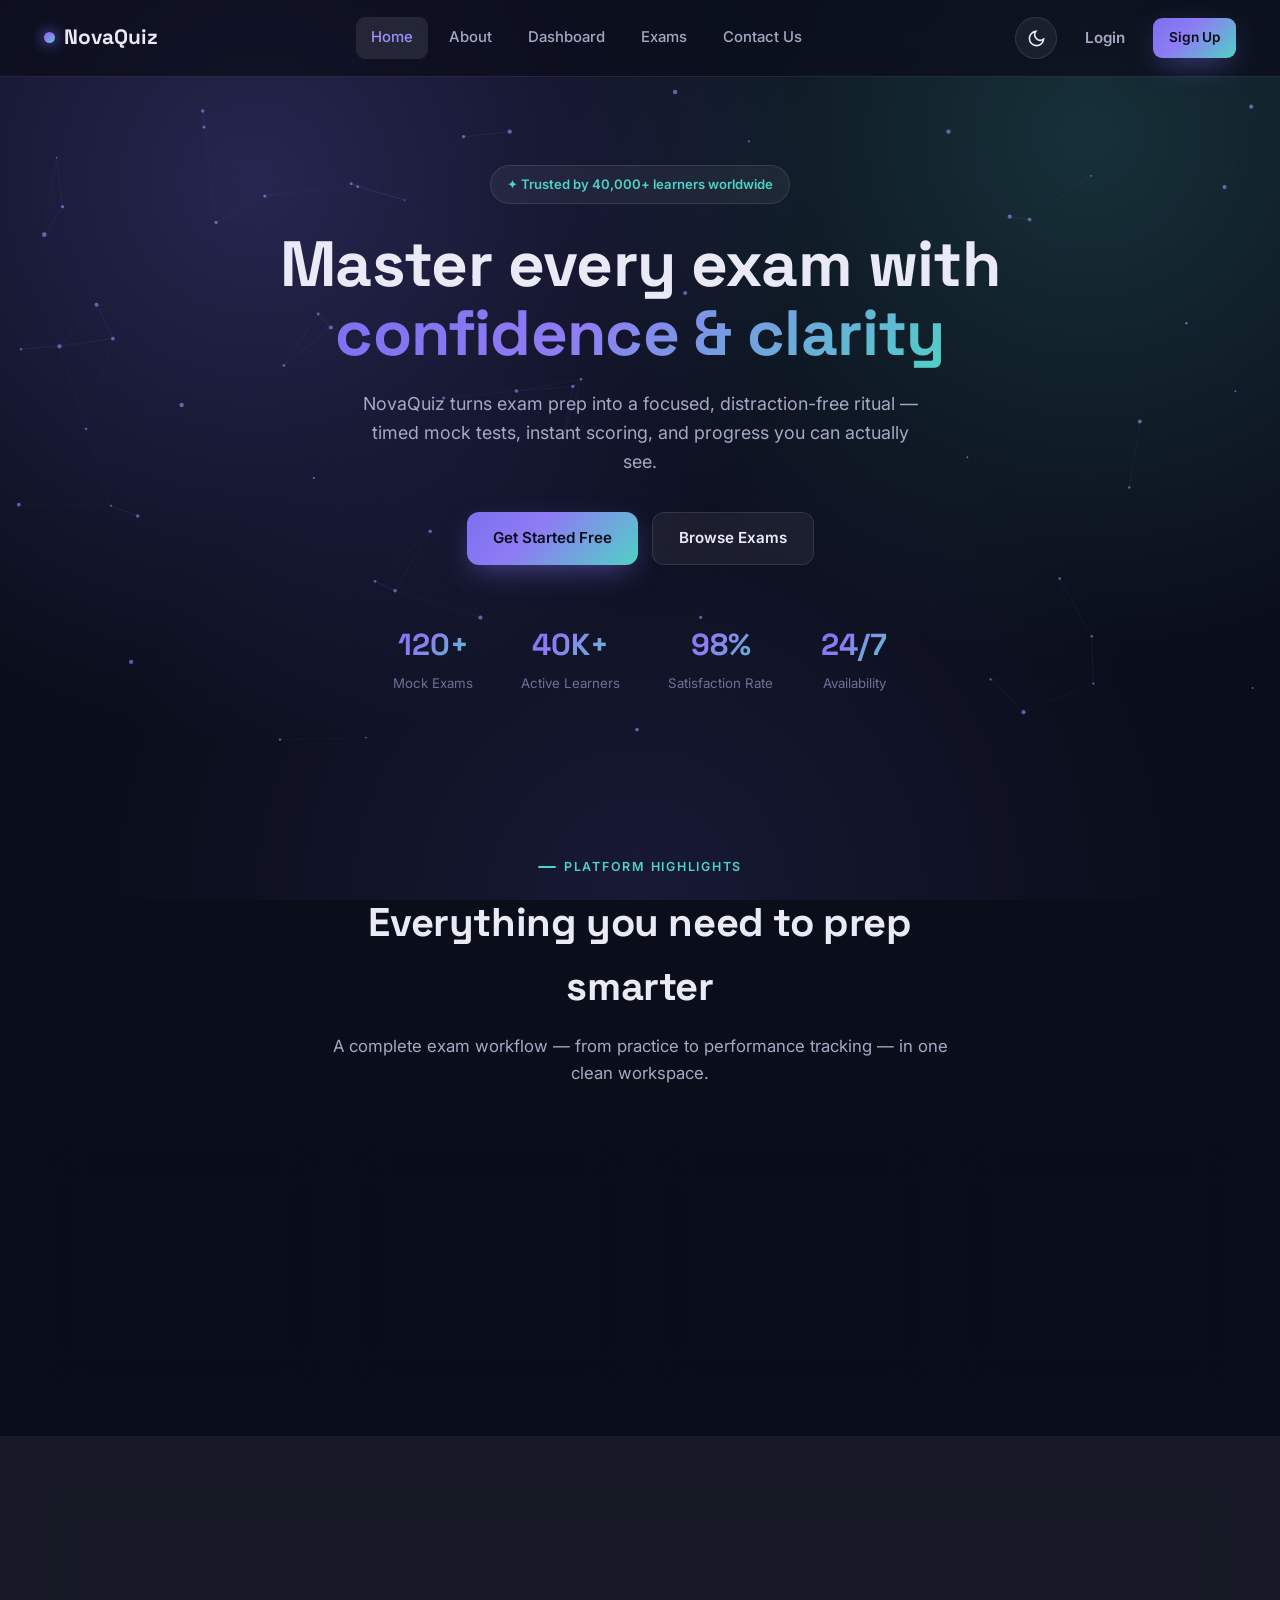
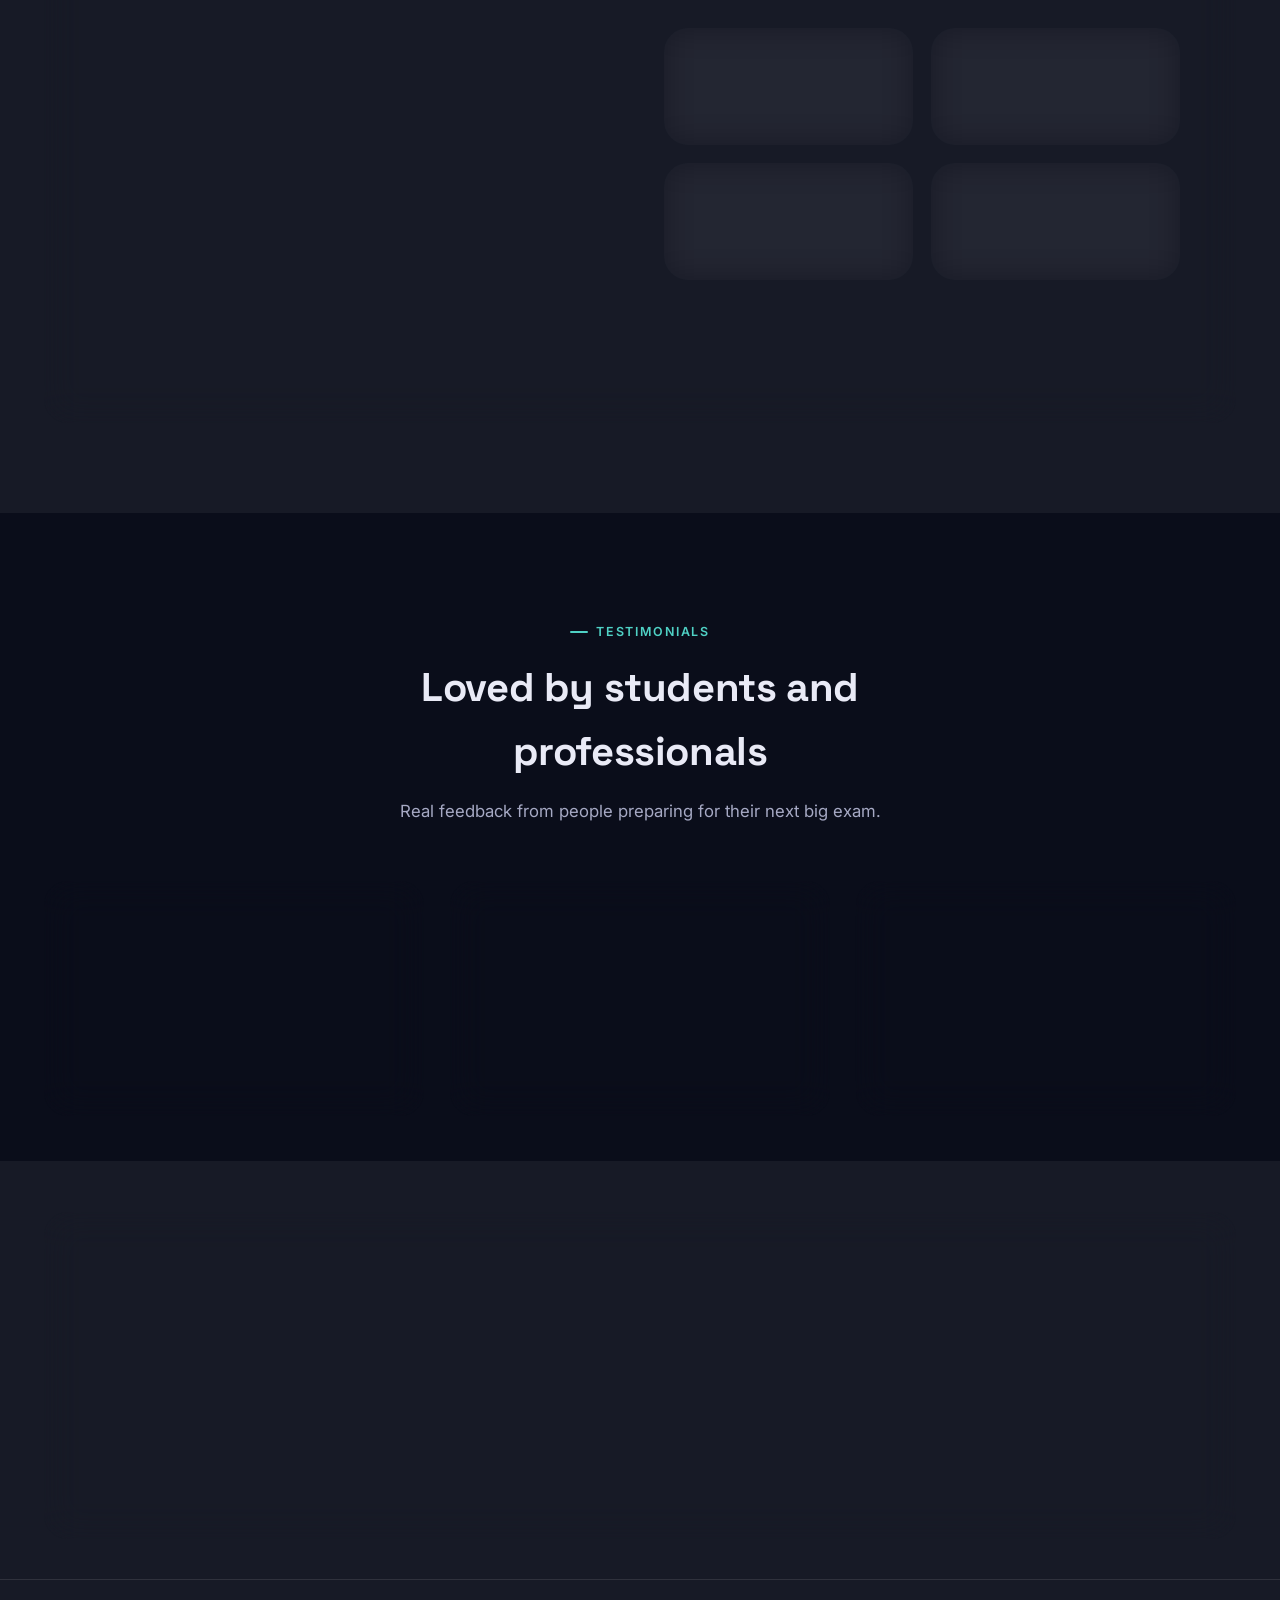
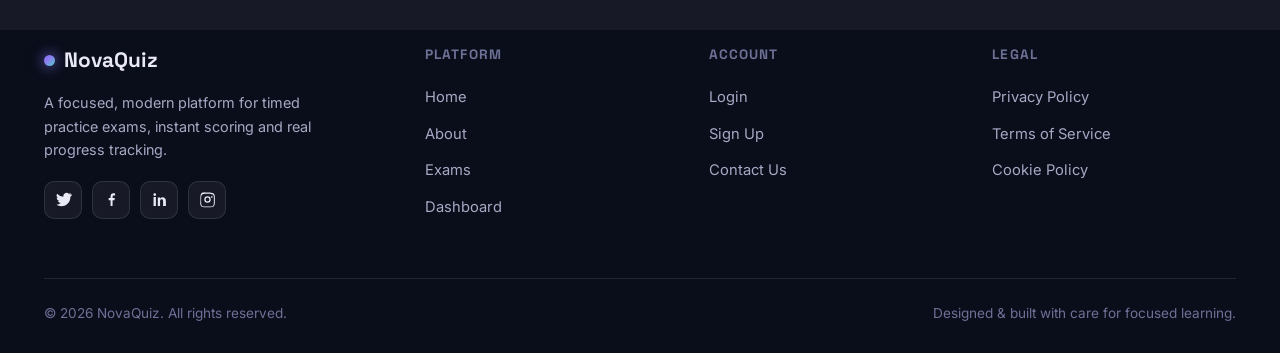
==== index.html @ da1b2ebd "initial commit" ====
<!DOCTYPE html>
<html lang="en">
<head>
<meta charset="UTF-8">
<meta name="viewport" content="width=device-width, initial-scale=1.0">
<title>NovaQuiz — Online Examination Platform</title>
<meta name="description" content="NovaQuiz is a modern online examination platform for timed practice tests, instant results and progress tracking.">
<link rel="stylesheet" href="css/style.css">
</head>
<body>

<div class="page-loader" aria-hidden="true"><div class="loader-ring"></div></div>

<!-- ===================== NAVBAR ===================== -->
<header class="navbar">
  <div class="container nav-inner">
    <a href="index.html" class="nav-logo"><span class="logo-dot"></span>NovaQuiz</a>
    <nav class="nav-links" id="navLinks" aria-label="Primary">
      <a href="index.html" data-page="index.html">Home</a>
      <a href="about.html" data-page="about.html">About</a>
      <a href="dashboard.html" data-page="dashboard.html">Dashboard</a>
      <a href="exams.html" data-page="exams.html">Exams</a>
      <a href="contact.html" data-page="contact.html">Contact Us</a>
    </nav>
    <div class="nav-actions">
      <button class="theme-toggle" data-theme-toggle aria-label="Toggle dark and light mode">
        <svg class="icon-moon" viewBox="0 0 24 24" fill="none" stroke="currentColor" stroke-width="2"><path d="M21 12.79A9 9 0 1111.21 3 7 7 0 0021 12.79z"/></svg>
        <svg class="icon-sun" viewBox="0 0 24 24" fill="none" stroke="currentColor" stroke-width="2"><circle cx="12" cy="12" r="4"/><path d="M12 2v2M12 20v2M4.93 4.93l1.41 1.41M17.66 17.66l1.41 1.41M2 12h2M20 12h2M6.34 17.66l-1.41 1.41M19.07 4.93l-1.41 1.41"/></svg>
      </button>
      <a href="login.html" class="btn btn-ghost" data-nav="login">Login</a>
      <a href="signup.html" class="btn btn-primary btn-sm" data-nav="signup">Sign Up</a>
    </div>
    <button class="nav-burger" aria-label="Toggle menu" aria-expanded="false"><span></span></button>
  </div>
</header>

<main>
  <!-- ===================== HERO ===================== -->
  <section class="hero">
    <canvas class="hero-canvas" aria-hidden="true"></canvas>
    <div class="container hero-inner">
      <span class="hero-badge">✦ Trusted by 40,000+ learners worldwide</span>
      <h1>Master every exam with <span class="grad-text">confidence &amp; clarity</span></h1>
      <p>NovaQuiz turns exam prep into a focused, distraction-free ritual — timed mock tests, instant scoring, and progress you can actually see.</p>
      <div class="hero-cta">
        <a href="signup.html" class="btn btn-primary">Get Started Free</a>
        <a href="exams.html" class="btn btn-outline">Browse Exams</a>
      </div>
      <div class="hero-stats">
        <div class="hero-stat"><div class="num" data-count="120" data-suffix="+">0</div><div class="label">Mock Exams</div></div>
        <div class="hero-stat"><div class="num" data-count="40" data-suffix="K+">0</div><div class="label">Active Learners</div></div>
        <div class="hero-stat"><div class="num" data-count="98" data-suffix="%">0</div><div class="label">Satisfaction Rate</div></div>
        <div class="hero-stat"><div class="num" data-count="24" data-suffix="/7">0</div><div class="label">Availability</div></div>
      </div>
    </div>
  </section>

  <!-- ===================== PLATFORM HIGHLIGHTS ===================== -->
  <section class="section">
    <div class="container">
      <div class="section-head reveal">
        <span class="eyebrow">Platform Highlights</span>
        <h2>Everything you need to prep smarter</h2>
        <p>A complete exam workflow — from practice to performance tracking — in one clean workspace.</p>
      </div>
      <div class="grid grid-4">
        <div class="feature-card glass reveal">
          <div class="feature-icon"><svg viewBox="0 0 24 24" fill="none" stroke="currentColor" stroke-width="2"><rect x="3" y="4" width="18" height="16" rx="2"/><path d="M8 2v4M16 2v4M3 10h18"/></svg></div>
          <h3>Timed Mock Exams</h3>
          <p>Simulate real exam conditions with an accurate countdown timer and auto-submit.</p>
        </div>
        <div class="feature-card glass reveal">
          <div class="feature-icon"><svg viewBox="0 0 24 24" fill="none" stroke="currentColor" stroke-width="2"><path d="M3 3v18h18"/><path d="M7 15l4-6 4 3 5-8"/></svg></div>
          <h3>Instant Analytics</h3>
          <p>See your score, accuracy, and time spent the moment you submit — no waiting.</p>
        </div>
        <div class="feature-card glass reveal">
          <div class="feature-icon"><svg viewBox="0 0 24 24" fill="none" stroke="currentColor" stroke-width="2"><path d="M12 2l2.9 6.3L21 9l-5 4.6L17.5 21 12 17.3 6.5 21 8 13.6 3 9l6.1-.7z"/></svg></div>
          <h3>Curated Question Bank</h3>
          <p>Thousands of reviewed questions across subjects, ranked by real difficulty.</p>
        </div>
        <div class="feature-card glass reveal">
          <div class="feature-icon"><svg viewBox="0 0 24 24" fill="none" stroke="currentColor" stroke-width="2"><path d="M22 12h-4l-3 9L9 3l-3 9H2"/></svg></div>
          <h3>Progress Tracking</h3>
          <p>Visual dashboards show growth over time, so you know exactly what to revise.</p>
        </div>
      </div>
    </div>
  </section>

  <!-- ===================== WHY CHOOSE ===================== -->
  <section class="section" style="padding-top:0;">
    <div class="container">
      <div class="glass reveal" style="padding:56px; display:grid; grid-template-columns:1fr 1fr; gap:48px; align-items:center;">
        <div>
          <span class="eyebrow">Why NovaQuiz</span>
          <h2 style="font-size:clamp(1.6rem,3vw,2.2rem); font-weight:700; margin-bottom:18px;">Built for focus. Designed for results.</h2>
          <p style="color:var(--text-dim); margin-bottom:24px;">Most exam platforms bury you in clutter. NovaQuiz strips away the noise so every session is calm, fast, and genuinely useful — on any device, anywhere.</p>
          <ul style="display:flex; flex-direction:column; gap:16px;">
            <li class="flex items-center gap-12"><svg width="20" height="20" viewBox="0 0 24 24" fill="none" stroke="#3ED598" stroke-width="2.4" style="flex-shrink:0"><path d="M20 6L9 17l-5-5"/></svg> Zero setup — start an exam in seconds</li>
            <li class="flex items-center gap-12"><svg width="20" height="20" viewBox="0 0 24 24" fill="none" stroke="#3ED598" stroke-width="2.4" style="flex-shrink:0"><path d="M20 6L9 17l-5-5"/></svg> Fair, randomized question ordering</li>
            <li class="flex items-center gap-12"><svg width="20" height="20" viewBox="0 0 24 24" fill="none" stroke="#3ED598" stroke-width="2.4" style="flex-shrink:0"><path d="M20 6L9 17l-5-5"/></svg> Full review of every answer after submission</li>
            <li class="flex items-center gap-12"><svg width="20" height="20" viewBox="0 0 24 24" fill="none" stroke="#3ED598" stroke-width="2.4" style="flex-shrink:0"><path d="M20 6L9 17l-5-5"/></svg> Free forever for core practice exams</li>
          </ul>
        </div>
        <div class="grid" style="grid-template-columns:1fr 1fr; gap:18px;">
          <div class="glass reveal" style="padding:22px; text-align:center;">
            <div class="stat-number" style="font-size:1.7rem; font-weight:700;">4.9/5</div>
            <div style="color:var(--text-dim); font-size:0.85rem; margin-top:6px;">Average rating</div>
          </div>
          <div class="glass reveal" style="padding:22px; text-align:center;">
            <div class="stat-number" style="font-size:1.7rem; font-weight:700;">2.1M+</div>
            <div style="color:var(--text-dim); font-size:0.85rem; margin-top:6px;">Exams completed</div>
          </div>
          <div class="glass reveal" style="padding:22px; text-align:center;">
            <div class="stat-number" style="font-size:1.7rem; font-weight:700;">12</div>
            <div style="color:var(--text-dim); font-size:0.85rem; margin-top:6px;">Subject categories</div>
          </div>
          <div class="glass reveal" style="padding:22px; text-align:center;">
            <div class="stat-number" style="font-size:1.7rem; font-weight:700;">0₹</div>
            <div style="color:var(--text-dim); font-size:0.85rem; margin-top:6px;">Cost to start</div>
          </div>
        </div>
      </div>
    </div>
  </section>

  <!-- ===================== TESTIMONIALS ===================== -->
  <section class="section">
    <div class="container">
      <div class="section-head reveal">
        <span class="eyebrow">Testimonials</span>
        <h2>Loved by students and professionals</h2>
        <p>Real feedback from people preparing for their next big exam.</p>
      </div>
      <div class="grid grid-3">
        <div class="testimonial-card glass reveal">
          <div class="testimonial-stars">★★★★★</div>
          <p class="testimonial-quote">The timer and instant results made my revision routine so much more consistent. I finally feel ready for finals.</p>
          <div class="testimonial-person"><div class="avatar">AK</div><div><div class="name">Aditi Kapoor</div><div class="role">Engineering Student</div></div></div>
        </div>
        <div class="testimonial-card glass reveal">
          <div class="testimonial-stars">★★★★★</div>
          <p class="testimonial-quote">Clean interface, no distractions. The dashboard chart genuinely helped me see which subjects needed more work.</p>
          <div class="testimonial-person"><div class="avatar">RM</div><div><div class="name">Rohit Mehra</div><div class="role">Civil Services Aspirant</div></div></div>
        </div>
        <div class="testimonial-card glass reveal">
          <div class="testimonial-stars">★★★★★</div>
          <p class="testimonial-quote">I use NovaQuiz to prep my team for internal certifications. The review-answers screen is a killer feature.</p>
          <div class="testimonial-person"><div class="avatar">SL</div><div><div class="name">Sara Lin</div><div class="role">L&amp;D Manager</div></div></div>
        </div>
      </div>
    </div>
  </section>

  <!-- ===================== CTA STRIP ===================== -->
  <section class="container">
    <div class="glass reveal text-center" style="padding:64px 32px; background-image:var(--grad-radial);">
      <h2 style="font-size:clamp(1.5rem,3vw,2.1rem); font-weight:700; margin-bottom:14px;">Ready to test what you know?</h2>
      <p style="color:var(--text-dim); max-width:480px; margin:0 auto 28px;">Create your free account and take your first mock exam in under two minutes.</p>
      <a href="signup.html" class="btn btn-primary">Create Free Account</a>
    </div>
  </section>
</main>

<!-- ===================== FOOTER ===================== -->
<footer class="footer">
  <div class="container">
    <div class="footer-grid">
      <div class="footer-brand">
        <a href="index.html" class="nav-logo"><span class="logo-dot"></span>NovaQuiz</a>
        <p>A focused, modern platform for timed practice exams, instant scoring and real progress tracking.</p>
        <div class="social-row">
          <a href="#" class="social-btn" aria-label="Twitter"><svg viewBox="0 0 24 24" fill="currentColor"><path d="M23 4.6c-.8.4-1.7.7-2.6.8a4.5 4.5 0 002-2.5c-.9.5-1.9.9-2.9 1.1a4.5 4.5 0 00-7.7 4.1A12.8 12.8 0 013 3.9a4.5 4.5 0 001.4 6 4.4 4.4 0 01-2-.6v.1a4.5 4.5 0 003.6 4.4 4.5 4.5 0 01-2 .1 4.5 4.5 0 004.2 3.1A9 9 0 012 19.5a12.7 12.7 0 006.9 2c8.3 0 12.8-6.9 12.8-12.8v-.6c.9-.6 1.6-1.4 2.3-2.3z"/></svg></a>
          <a href="#" class="social-btn" aria-label="Facebook"><svg viewBox="0 0 24 24" fill="currentColor"><path d="M13.5 21v-8h2.7l.4-3.2h-3V7.7c0-.9.3-1.5 1.6-1.5H17V3.4c-.3 0-1.2-.1-2.3-.1-2.4 0-4 1.5-4 4.1v2.4H8v3.2h2.7V21z"/></svg></a>
          <a href="#" class="social-btn" aria-label="LinkedIn"><svg viewBox="0 0 24 24" fill="currentColor"><path d="M6.9 8.4H3.6V21h3.3zM5.3 3a1.9 1.9 0 100 3.9 1.9 1.9 0 000-3.9zM21 21v-6.9c0-3.7-2-5.4-4.6-5.4-2.1 0-3 1.2-3.6 2v-1.7H9.6c0 .9 0 12 0 12h3.2v-6.7c0-.4 0-.7.1-1 .3-.7 1-1.5 2.1-1.5 1.5 0 2.1 1.1 2.1 2.8V21z"/></svg></a>
          <a href="#" class="social-btn" aria-label="Instagram"><svg viewBox="0 0 24 24" fill="currentColor"><path d="M12 2.2c3.2 0 3.6 0 4.9.1 1.2.1 2 .3 2.4.5.6.2 1 .5 1.5 1s.8.9 1 1.5c.2.4.4 1.2.5 2.4.1 1.3.1 1.7.1 4.9s0 3.6-.1 4.9c-.1 1.2-.3 2-.5 2.4-.2.6-.5 1-1 1.5s-.9.8-1.5 1c-.4.2-1.2.4-2.4.5-1.3.1-1.7.1-4.9.1s-3.6 0-4.9-.1c-1.2-.1-2-.3-2.4-.5-.6-.2-1-.5-1.5-1s-.8-.9-1-1.5c-.2-.4-.4-1.2-.5-2.4C2 15.6 2 15.2 2 12s0-3.6.1-4.9c.1-1.2.3-2 .5-2.4.2-.6.5-1 1-1.5s.9-.8 1.5-1c.4-.2 1.2-.4 2.4-.5C8.4 2.2 8.8 2.2 12 2.2zm0 1.8c-3.1 0-3.5 0-4.7.1-1 0-1.6.2-1.9.4-.5.2-.8.4-1.2.7-.3.4-.5.7-.7 1.2-.1.3-.3.9-.4 1.9-.1 1.2-.1 1.6-.1 4.7s0 3.5.1 4.7c0 1 .2 1.6.4 1.9.2.5.4.8.7 1.2.4.3.7.5 1.2.7.3.1.9.3 1.9.4 1.2.1 1.6.1 4.7.1s3.5 0 4.7-.1c1 0 1.6-.2 1.9-.4.5-.2.8-.4 1.2-.7.3-.4.5-.7.7-1.2.1-.3.3-.9.4-1.9.1-1.2.1-1.6.1-4.7s0-3.5-.1-4.7c0-1-.2-1.6-.4-1.9-.2-.5-.4-.8-.7-1.2a2.9 2.9 0 00-1.2-.7c-.3-.1-.9-.3-1.9-.4-1.2-.1-1.6-.1-4.7-.1zm0 3.5a4.5 4.5 0 110 9 4.5 4.5 0 010-9zm0 1.8a2.7 2.7 0 100 5.4 2.7 2.7 0 000-5.4zm5.7-2a1.1 1.1 0 110 2.1 1.1 1.1 0 010-2.1z"/></svg></a>
        </div>
      </div>
      <div><h4>Platform</h4><ul class="footer-links"><li><a href="index.html">Home</a></li><li><a href="about.html">About</a></li><li><a href="exams.html">Exams</a></li><li><a href="dashboard.html">Dashboard</a></li></ul></div>
      <div><h4>Account</h4><ul class="footer-links"><li><a href="login.html">Login</a></li><li><a href="signup.html">Sign Up</a></li><li><a href="contact.html">Contact Us</a></li></ul></div>
      <div><h4>Legal</h4><ul class="footer-links"><li><a href="#">Privacy Policy</a></li><li><a href="#">Terms of Service</a></li><li><a href="#">Cookie Policy</a></li></ul></div>
    </div>
    <div class="footer-bottom">
      <span>© 2026 NovaQuiz. All rights reserved.</span>
      <span>Designed &amp; built with care for focused learning.</span>
    </div>
  </div>
</footer>

<script src="js/auth.js"></script>
<script src="js/app.js"></script>
</body>
</html>
---- css/style.css ----
/* =========================================================
   NovaQuiz — Core Stylesheet
   Design system: deep-space navy + violet/cyan aurora accents
   Typefaces: Space Grotesk (display) / Inter (body) / JetBrains Mono (data)
   ========================================================= */

@import url('https://fonts.googleapis.com/css2?family=Space+Grotesk:wght@500;600;700&family=Inter:wght@400;500;600;700&family=JetBrains+Mono:wght@500;600&display=swap');

:root{
  /* ---- Brand palette ---- */
  --violet: #7C6FF0;
  --violet-soft: #9C90FF;
  --cyan: #4FD1C5;
  --gold: #F5B942;
  --coral: #FF6B6B;
  --green: #3ED598;

  /* ---- Dark theme (default) ---- */
  --bg: #0A0D1A;
  --bg-elevated: #10142780;
  --surface: rgba(255,255,255,0.055);
  --surface-solid: #141830;
  --surface-hover: rgba(255,255,255,0.09);
  --border: rgba(255,255,255,0.10);
  --text: #E9EAF6;
  --text-dim: #A6A9C4;
  --text-faint: #6E7196;
  --nav-bg: rgba(10,13,26,0.72);
  --shadow: 0 20px 60px -20px rgba(0,0,0,0.6);
  --grad-aurora: linear-gradient(135deg, var(--violet) 0%, #8E7CF3 40%, var(--cyan) 100%);
  --grad-radial: radial-gradient(circle at 20% 20%, rgba(124,111,240,0.25), transparent 45%),
                 radial-gradient(circle at 85% 15%, rgba(79,209,197,0.18), transparent 40%),
                 radial-gradient(circle at 50% 100%, rgba(124,111,240,0.12), transparent 50%);

  --radius-sm: 10px;
  --radius-md: 16px;
  --radius-lg: 24px;
  --transition: 220ms cubic-bezier(.4,0,.2,1);
}

[data-theme="light"]{
  --bg: #F5F5FB;
  --bg-elevated: #FFFFFFCC;
  --surface: rgba(255,255,255,0.65);
  --surface-solid: #FFFFFF;
  --surface-hover: rgba(124,111,240,0.08);
  --border: rgba(20,20,40,0.08);
  --text: #181A2E;
  --text-dim: #55587A;
  --text-faint: #8C8FB0;
  --nav-bg: rgba(245,245,251,0.75);
  --shadow: 0 20px 50px -22px rgba(40,40,90,0.25);
  --grad-radial: radial-gradient(circle at 20% 20%, rgba(124,111,240,0.10), transparent 45%),
                 radial-gradient(circle at 85% 15%, rgba(79,209,197,0.10), transparent 40%),
                 radial-gradient(circle at 50% 100%, rgba(124,111,240,0.06), transparent 50%);
}

*,*::before,*::after{ box-sizing:border-box; margin:0; padding:0; }
html{ scroll-behavior:smooth; }
body{
  font-family:'Inter',system-ui,sans-serif;
  background:var(--bg);
  color:var(--text);
  background-image:var(--grad-radial);
  background-attachment:fixed;
  line-height:1.6;
  transition:background-color var(--transition), color var(--transition);
  min-height:100vh;
  overflow-x:hidden;
}
h1,h2,h3,h4,.font-display{ font-family:'Space Grotesk',sans-serif; letter-spacing:-0.01em; }
.mono, .timer, .score-number, .stat-number{ font-family:'JetBrains Mono',monospace; }
a{ color:inherit; text-decoration:none; }
ul{ list-style:none; }
img{ max-width:100%; display:block; }
button{ font-family:inherit; cursor:pointer; border:none; background:none; color:inherit; }
input,select,textarea{ font-family:inherit; }
:focus-visible{ outline:2px solid var(--cyan); outline-offset:3px; border-radius:4px; }

.container{ width:100%; max-width:1240px; margin:0 auto; padding:0 24px; }
.section{ padding:96px 0; }
.section-head{ max-width:640px; margin:0 auto 56px; text-align:center; }
.eyebrow{
  display:inline-flex; align-items:center; gap:8px;
  font-size:0.78rem; font-weight:600; letter-spacing:0.14em; text-transform:uppercase;
  color:var(--cyan); margin-bottom:14px;
}
.eyebrow::before{ content:''; width:18px; height:2px; background:var(--cyan); border-radius:2px; }
.section-head h2{ font-size:clamp(1.7rem,3.2vw,2.5rem); font-weight:700; margin-bottom:14px; }
.section-head p{ color:var(--text-dim); font-size:1.05rem; }

/* ---------------- Buttons ---------------- */
.btn{
  display:inline-flex; align-items:center; justify-content:center; gap:8px;
  padding:13px 26px; border-radius:12px; font-weight:600; font-size:0.95rem;
  transition:transform var(--transition), box-shadow var(--transition), background var(--transition), color var(--transition), border-color var(--transition);
  white-space:nowrap;
}
.btn-primary{ background:var(--grad-aurora); color:#0A0D1A; box-shadow:0 10px 30px -8px rgba(124,111,240,0.55); }
.btn-primary:hover{ transform:translateY(-2px); box-shadow:0 16px 36px -8px rgba(124,111,240,0.7); }
.btn-outline{ background:var(--surface); border:1px solid var(--border); color:var(--text); backdrop-filter:blur(12px); }
.btn-outline:hover{ background:var(--surface-hover); transform:translateY(-2px); }
.btn-ghost{ color:var(--text-dim); padding:13px 18px; }
.btn-ghost:hover{ color:var(--text); }
.btn-block{ width:100%; }
.btn-sm{ padding:9px 16px; font-size:0.85rem; border-radius:9px; }
.btn-danger{ background:var(--coral); color:#fff; }
.btn:disabled{ opacity:0.5; cursor:not-allowed; transform:none !important; }

/* ---------------- Glass card ---------------- */
.glass{
  background:var(--surface);
  border:1px solid var(--border);
  backdrop-filter:blur(18px);
  -webkit-backdrop-filter:blur(18px);
  border-radius:var(--radius-lg);
  box-shadow:var(--shadow);
}

/* ---------------- Navbar ---------------- */
.navbar{
  position:sticky; top:0; z-index:100;
  background:var(--nav-bg);
  backdrop-filter:blur(16px); -webkit-backdrop-filter:blur(16px);
  border-bottom:1px solid var(--border);
  transition:background var(--transition);
}
.nav-inner{ display:flex; align-items:center; justify-content:space-between; height:76px; }
.nav-logo{ display:flex; align-items:center; gap:9px; font-family:'Space Grotesk',sans-serif; font-weight:700; font-size:1.3rem; }
.nav-logo .logo-dot{
  width:11px; height:11px; border-radius:50%;
  background:var(--grad-aurora);
  box-shadow:0 0 14px var(--violet);
}
.nav-links{ display:flex; align-items:center; gap:6px; }
.nav-links a{
  padding:9px 15px; border-radius:9px; font-weight:500; font-size:0.93rem;
  color:var(--text-dim); transition:color var(--transition), background var(--transition);
  position:relative;
}
.nav-links a:hover, .nav-links a.active{ color:var(--text); background:var(--surface-hover); }
.nav-links a.active{ color:var(--violet-soft); }
.nav-actions{ display:flex; align-items:center; gap:10px; }

.theme-toggle{
  width:42px; height:42px; border-radius:50%; display:flex; align-items:center; justify-content:center;
  background:var(--surface); border:1px solid var(--border); transition:all var(--transition);
}
.theme-toggle:hover{ background:var(--surface-hover); transform:rotate(15deg); }
.theme-toggle svg{ width:19px; height:19px; }
.theme-toggle .icon-sun{ display:none; }
[data-theme="light"] .theme-toggle .icon-sun{ display:block; }
[data-theme="light"] .theme-toggle .icon-moon{ display:none; }

.nav-burger{ display:none; width:42px; height:42px; align-items:center; justify-content:center; border-radius:9px; background:var(--surface); border:1px solid var(--border); }
.nav-burger span{ display:block; width:18px; height:2px; background:var(--text); position:relative; transition:all var(--transition); }
.nav-burger span::before,.nav-burger span::after{ content:''; position:absolute; width:18px; height:2px; background:var(--text); left:0; transition:all var(--transition); }
.nav-burger span::before{ top:-6px; } .nav-burger span::after{ top:6px; }
.nav-burger.open span{ background:transparent; }
.nav-burger.open span::before{ transform:rotate(45deg); top:0; }
.nav-burger.open span::after{ transform:rotate(-45deg); top:0; }

/* ---------------- Hero ---------------- */
.hero{ position:relative; padding:88px 0 60px; overflow:hidden; }
.hero-canvas{ position:absolute; inset:0; z-index:0; opacity:0.75; pointer-events:none; }
.hero-inner{ position:relative; z-index:1; text-align:center; max-width:820px; margin:0 auto; }
.hero-badge{
  display:inline-flex; align-items:center; gap:8px; padding:8px 16px; border-radius:999px;
  background:var(--surface); border:1px solid var(--border); font-size:0.82rem; font-weight:600; color:var(--cyan);
  margin-bottom:26px; backdrop-filter:blur(10px);
}
.hero h1{ font-size:clamp(2.3rem,5.4vw,4rem); font-weight:700; line-height:1.08; margin-bottom:22px; }
.hero h1 .grad-text{
  background:var(--grad-aurora); -webkit-background-clip:text; background-clip:text; color:transparent;
}
.hero p{ font-size:1.12rem; color:var(--text-dim); max-width:560px; margin:0 auto 36px; }
.hero-cta{ display:flex; gap:14px; justify-content:center; flex-wrap:wrap; margin-bottom:56px; }
.hero-stats{ display:flex; justify-content:center; gap:48px; flex-wrap:wrap; }
.hero-stat{ text-align:center; }
.hero-stat .num{ font-size:1.9rem; font-weight:700; font-family:'Space Grotesk',sans-serif; background:var(--grad-aurora); -webkit-background-clip:text; background-clip:text; color:transparent; }
.hero-stat .label{ font-size:0.83rem; color:var(--text-faint); margin-top:4px; }

/* ---------------- Grids ---------------- */
.grid{ display:grid; gap:26px; }
.grid-3{ grid-template-columns:repeat(3,1fr); }
.grid-2{ grid-template-columns:repeat(2,1fr); }
.grid-4{ grid-template-columns:repeat(4,1fr); }

/* ---------------- Feature / highlight cards ---------------- */
.feature-card{
  padding:32px 26px; transition:transform var(--transition), box-shadow var(--transition), border-color var(--transition);
}
.feature-card:hover{ transform:translateY(-6px); border-color:rgba(124,111,240,0.4); }
.feature-icon{
  width:52px; height:52px; border-radius:14px; display:flex; align-items:center; justify-content:center;
  background:linear-gradient(135deg, rgba(124,111,240,0.18), rgba(79,209,197,0.14));
  margin-bottom:18px; color:var(--violet-soft);
}
.feature-icon svg{ width:24px; height:24px; }
.feature-card h3{ font-size:1.12rem; font-weight:700; margin-bottom:10px; }
.feature-card p{ color:var(--text-dim); font-size:0.94rem; }

/* ---------------- Testimonials ---------------- */
.testimonial-card{ padding:28px; }
.testimonial-stars{ color:var(--gold); margin-bottom:14px; letter-spacing:2px; }
.testimonial-quote{ color:var(--text-dim); font-size:0.96rem; margin-bottom:20px; }
.testimonial-person{ display:flex; align-items:center; gap:12px; }
.avatar{
  width:42px; height:42px; border-radius:50%; display:flex; align-items:center; justify-content:center;
  font-weight:700; font-family:'Space Grotesk',sans-serif; color:#0A0D1A; background:var(--grad-aurora); flex-shrink:0;
}
.testimonial-person .name{ font-weight:600; font-size:0.92rem; }
.testimonial-person .role{ font-size:0.8rem; color:var(--text-faint); }

/* ---------------- Footer ---------------- */
.footer{ border-top:1px solid var(--border); padding:64px 0 28px; margin-top:40px; }
.footer-grid{ display:grid; grid-template-columns:1.4fr 1fr 1fr 1fr; gap:40px; margin-bottom:48px; }
.footer-brand p{ color:var(--text-dim); font-size:0.9rem; margin:14px 0 20px; max-width:280px; }
.social-row{ display:flex; gap:10px; }
.social-btn{
  width:38px; height:38px; border-radius:10px; display:flex; align-items:center; justify-content:center;
  background:var(--surface); border:1px solid var(--border); transition:all var(--transition);
}
.social-btn:hover{ background:var(--grad-aurora); color:#0A0D1A; transform:translateY(-3px); }
.social-btn svg{ width:17px; height:17px; }
.footer h4{ font-size:0.85rem; text-transform:uppercase; letter-spacing:0.08em; margin-bottom:18px; color:var(--text-faint); }
.footer-links li{ margin-bottom:11px; }
.footer-links a{ color:var(--text-dim); font-size:0.92rem; transition:color var(--transition); }
.footer-links a:hover{ color:var(--cyan); }
.footer-bottom{ border-top:1px solid var(--border); padding-top:24px; display:flex; justify-content:space-between; flex-wrap:wrap; gap:12px; color:var(--text-faint); font-size:0.85rem; }

/* ---------------- Page header (inner pages) ---------------- */
.page-header{ padding:64px 0 40px; text-align:center; position:relative; overflow:hidden; }
.page-header h1{ font-size:clamp(2rem,4vw,2.9rem); font-weight:700; margin-bottom:12px; }
.page-header p{ color:var(--text-dim); max-width:560px; margin:0 auto; }

/* ---------------- Stat cards (about) ---------------- */
.stat-card{ padding:28px; text-align:center; }
.stat-card .stat-number{ font-size:2.1rem; font-weight:700; background:var(--grad-aurora); -webkit-background-clip:text; background-clip:text; color:transparent; }
.stat-card .stat-label{ color:var(--text-dim); font-size:0.88rem; margin-top:8px; }

.team-card{ padding:24px; text-align:center; }
.team-avatar{ width:78px; height:78px; border-radius:50%; margin:0 auto 16px; background:var(--grad-aurora); display:flex; align-items:center; justify-content:center; font-family:'Space Grotesk'; font-weight:700; font-size:1.4rem; color:#0A0D1A; }
.team-card h4{ font-size:1rem; font-weight:700; }
.team-card .role{ color:var(--cyan); font-size:0.82rem; margin:4px 0 10px; }
.team-card p{ color:var(--text-dim); font-size:0.85rem; }

/* ---------------- Toast ---------------- */
.toast-container{ position:fixed; top:96px; right:20px; z-index:1000; display:flex; flex-direction:column; gap:10px; }
.toast{
  min-width:280px; max-width:340px; padding:14px 18px; border-radius:12px; display:flex; align-items:flex-start; gap:10px;
  background:var(--surface-solid); border:1px solid var(--border); box-shadow:var(--shadow);
  animation:toastIn 320ms cubic-bezier(.4,0,.2,1);
}
.toast.hide{ animation:toastOut 280ms cubic-bezier(.4,0,.2,1) forwards; }
@keyframes toastIn{ from{ opacity:0; transform:translateX(40px);} to{ opacity:1; transform:translateX(0);} }
@keyframes toastOut{ to{ opacity:0; transform:translateX(40px);} }
.toast-icon{ width:20px; height:20px; flex-shrink:0; margin-top:1px; }
.toast.success .toast-icon{ color:var(--green); }
.toast.error .toast-icon{ color:var(--coral); }
.toast.info .toast-icon{ color:var(--cyan); }
.toast-text{ font-size:0.87rem; }
.toast-text strong{ display:block; margin-bottom:2px; font-size:0.88rem; }

/* ---------------- Loader ---------------- */
.page-loader{
  position:fixed; inset:0; z-index:9999; background:var(--bg); display:flex; align-items:center; justify-content:center;
  transition:opacity 420ms ease, visibility 420ms ease;
}
.page-loader.hidden{ opacity:0; visibility:hidden; }
.loader-ring{ width:46px; height:46px; border-radius:50%; border:3px solid var(--border); border-top-color:var(--violet); animation:spin 0.8s linear infinite; }
@keyframes spin{ to{ transform:rotate(360deg); } }

/* ---------------- Reveal-on-scroll ---------------- */
.reveal{ opacity:0; transform:translateY(24px); transition:opacity 700ms cubic-bezier(.4,0,.2,1), transform 700ms cubic-bezier(.4,0,.2,1); }
.reveal.in{ opacity:1; transform:translateY(0); }

/* ---------------- Badges ---------------- */
.badge{ display:inline-block; padding:4px 11px; border-radius:999px; font-size:0.72rem; font-weight:700; letter-spacing:0.03em; text-transform:uppercase; }
.badge-easy{ background:rgba(62,213,152,0.15); color:var(--green); }
.badge-medium{ background:rgba(245,185,66,0.15); color:var(--gold); }
.badge-hard{ background:rgba(255,107,107,0.15); color:var(--coral); }

/* ---------------- Utility ---------------- */
.text-center{ text-align:center; }
.mt-8{ margin-top:8px;} .mt-16{ margin-top:16px;} .mt-24{ margin-top:24px;} .mt-32{ margin-top:32px;}
.flex{ display:flex; } .items-center{ align-items:center; } .justify-between{ justify-content:space-between; } .gap-8{gap:8px;} .gap-12{gap:12px;}

/* ---------------- Responsive ---------------- */
@media (max-width: 980px){
  .grid-4{ grid-template-columns:repeat(2,1fr); }
  .grid-3{ grid-template-columns:repeat(2,1fr); }
  .footer-grid{ grid-template-columns:1fr 1fr; }
}
@media (max-width: 860px){
  .nav-links{
    position:fixed; top:76px; left:0; right:0; bottom:0; height:auto;
    flex-direction:column; align-items:stretch; gap:2px; padding:18px;
    background:var(--nav-bg); backdrop-filter:blur(20px); border-top:1px solid var(--border);
    transform:translateY(-12px); opacity:0; visibility:hidden; pointer-events:none;
    transition:all var(--transition);
  }
  .nav-links.open{ transform:translateY(0); opacity:1; visibility:visible; pointer-events:auto; }
  .nav-links a{ padding:14px 16px; }
  .nav-burger{ display:flex; }
  .hero-cta .btn{ width:100%; }
}
@media (max-width: 640px){
  .grid-4,.grid-3,.grid-2{ grid-template-columns:1fr; }
  .footer-grid{ grid-template-columns:1fr; gap:28px; }
  .section{ padding:64px 0; }
  .hero-stats{ gap:28px; }
}
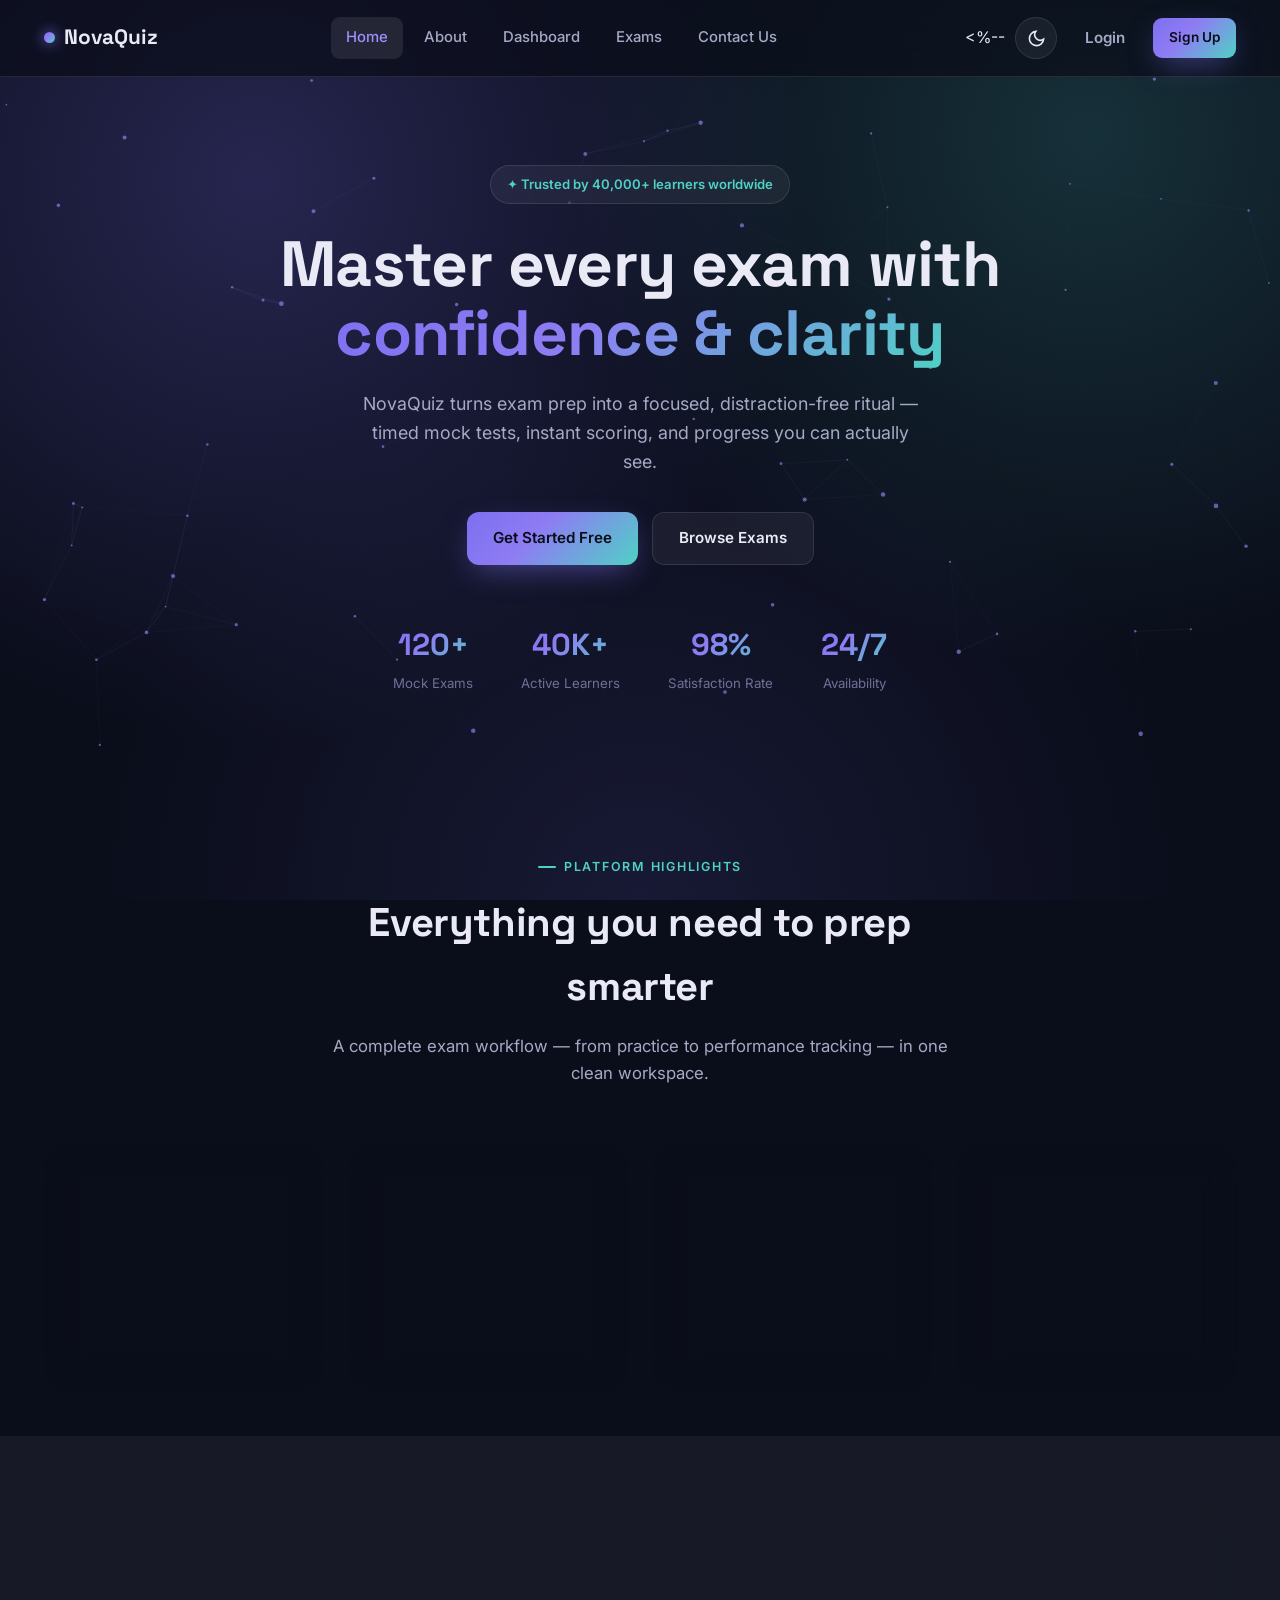
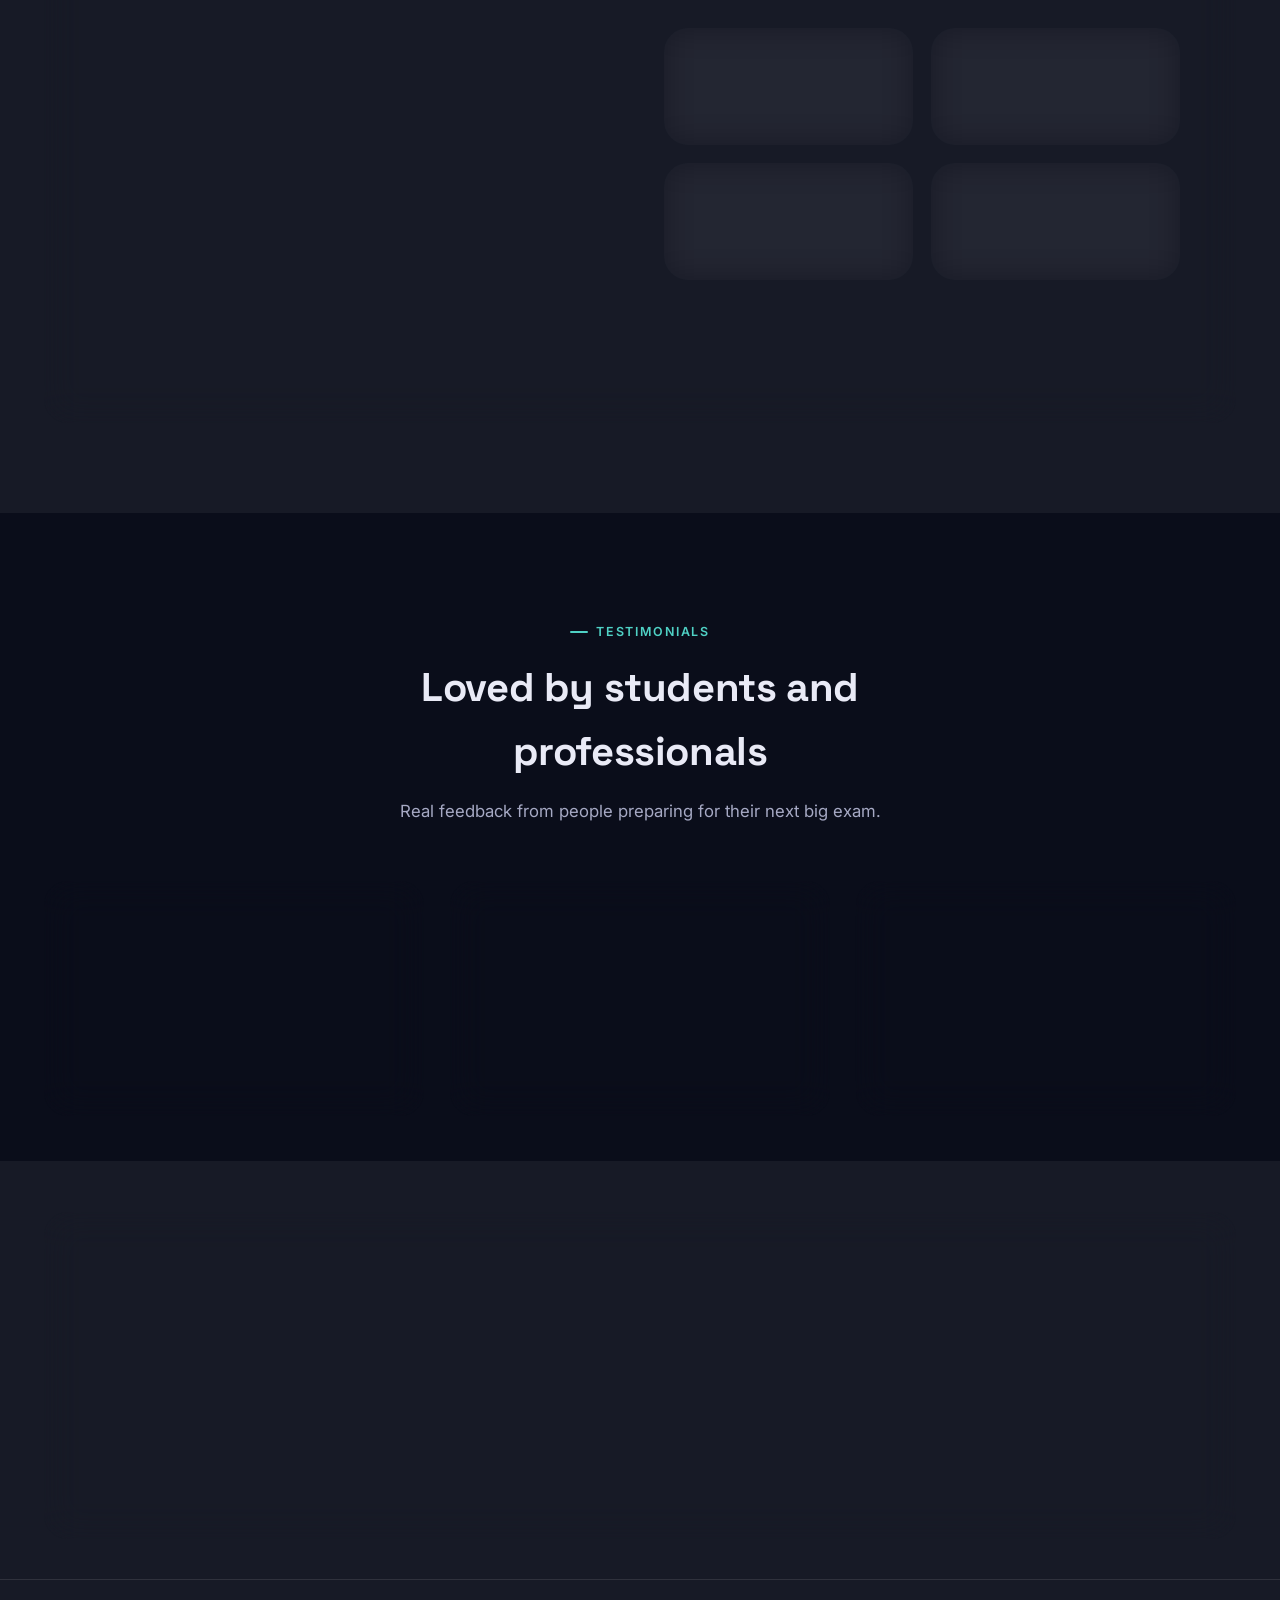
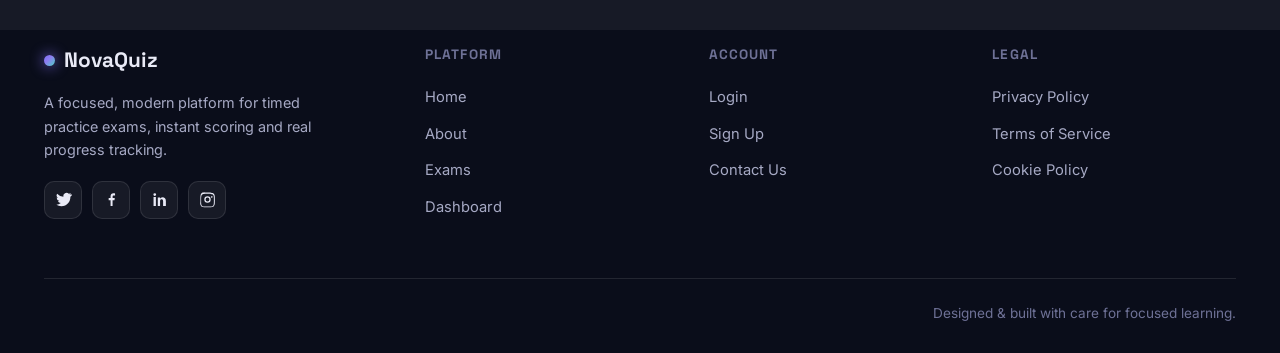
==== commit 302a01f3: "Design modify" ====
--- a/index.html
+++ b/index.html
@@ -23,7 +23,7 @@
       <a href="contact.html" data-page="contact.html">Contact Us</a>
     </nav>
     <div class="nav-actions">
-      <button class="theme-toggle" data-theme-toggle aria-label="Toggle dark and light mode">
+      <%--   <button class="theme-toggle" data-theme-toggle aria-label="Toggle dark and light mode">
         <svg class="icon-moon" viewBox="0 0 24 24" fill="none" stroke="currentColor" stroke-width="2"><path d="M21 12.79A9 9 0 1111.21 3 7 7 0 0021 12.79z"/></svg>
         <svg class="icon-sun" viewBox="0 0 24 24" fill="none" stroke="currentColor" stroke-width="2"><circle cx="12" cy="12" r="4"/><path d="M12 2v2M12 20v2M4.93 4.93l1.41 1.41M17.66 17.66l1.41 1.41M2 12h2M20 12h2M6.34 17.66l-1.41 1.41M19.07 4.93l-1.41 1.41"/></svg>
       </button>
@@ -182,7 +182,7 @@
       <div><h4>Legal</h4><ul class="footer-links"><li><a href="#">Privacy Policy</a></li><li><a href="#">Terms of Service</a></li><li><a href="#">Cookie Policy</a></li></ul></div>
     </div>
     <div class="footer-bottom">
-      <span>© 2026 NovaQuiz. All rights reserved.</span>
+      <span> </span>
       <span>Designed &amp; built with care for focused learning.</span>
     </div>
   </div>
--- a/css/style.css
+++ b/css/style.css
@@ -6,308 +6,1007 @@
 
 @import url('https://fonts.googleapis.com/css2?family=Space+Grotesk:wght@500;600;700&family=Inter:wght@400;500;600;700&family=JetBrains+Mono:wght@500;600&display=swap');
 
-:root{
-  /* ---- Brand palette ---- */
-  --violet: #7C6FF0;
-  --violet-soft: #9C90FF;
-  --cyan: #4FD1C5;
-  --gold: #F5B942;
-  --coral: #FF6B6B;
-  --green: #3ED598;
-
-  /* ---- Dark theme (default) ---- */
-  --bg: #0A0D1A;
-  --bg-elevated: #10142780;
-  --surface: rgba(255,255,255,0.055);
-  --surface-solid: #141830;
-  --surface-hover: rgba(255,255,255,0.09);
-  --border: rgba(255,255,255,0.10);
-  --text: #E9EAF6;
-  --text-dim: #A6A9C4;
-  --text-faint: #6E7196;
-  --nav-bg: rgba(10,13,26,0.72);
-  --shadow: 0 20px 60px -20px rgba(0,0,0,0.6);
-  --grad-aurora: linear-gradient(135deg, var(--violet) 0%, #8E7CF3 40%, var(--cyan) 100%);
-  --grad-radial: radial-gradient(circle at 20% 20%, rgba(124,111,240,0.25), transparent 45%),
-                 radial-gradient(circle at 85% 15%, rgba(79,209,197,0.18), transparent 40%),
-                 radial-gradient(circle at 50% 100%, rgba(124,111,240,0.12), transparent 50%);
-
-  --radius-sm: 10px;
-  --radius-md: 16px;
-  --radius-lg: 24px;
-  --transition: 220ms cubic-bezier(.4,0,.2,1);
-}
-
-[data-theme="light"]{
-  --bg: #F5F5FB;
-  --bg-elevated: #FFFFFFCC;
-  --surface: rgba(255,255,255,0.65);
-  --surface-solid: #FFFFFF;
-  --surface-hover: rgba(124,111,240,0.08);
-  --border: rgba(20,20,40,0.08);
-  --text: #181A2E;
-  --text-dim: #55587A;
-  --text-faint: #8C8FB0;
-  --nav-bg: rgba(245,245,251,0.75);
-  --shadow: 0 20px 50px -22px rgba(40,40,90,0.25);
-  --grad-radial: radial-gradient(circle at 20% 20%, rgba(124,111,240,0.10), transparent 45%),
-                 radial-gradient(circle at 85% 15%, rgba(79,209,197,0.10), transparent 40%),
-                 radial-gradient(circle at 50% 100%, rgba(124,111,240,0.06), transparent 50%);
-}
-
-*,*::before,*::after{ box-sizing:border-box; margin:0; padding:0; }
-html{ scroll-behavior:smooth; }
-body{
-  font-family:'Inter',system-ui,sans-serif;
-  background:var(--bg);
-  color:var(--text);
-  background-image:var(--grad-radial);
-  background-attachment:fixed;
-  line-height:1.6;
-  transition:background-color var(--transition), color var(--transition);
-  min-height:100vh;
-  overflow-x:hidden;
-}
-h1,h2,h3,h4,.font-display{ font-family:'Space Grotesk',sans-serif; letter-spacing:-0.01em; }
-.mono, .timer, .score-number, .stat-number{ font-family:'JetBrains Mono',monospace; }
-a{ color:inherit; text-decoration:none; }
-ul{ list-style:none; }
-img{ max-width:100%; display:block; }
-button{ font-family:inherit; cursor:pointer; border:none; background:none; color:inherit; }
-input,select,textarea{ font-family:inherit; }
-:focus-visible{ outline:2px solid var(--cyan); outline-offset:3px; border-radius:4px; }
-
-.container{ width:100%; max-width:1240px; margin:0 auto; padding:0 24px; }
-.section{ padding:96px 0; }
-.section-head{ max-width:640px; margin:0 auto 56px; text-align:center; }
-.eyebrow{
-  display:inline-flex; align-items:center; gap:8px;
-  font-size:0.78rem; font-weight:600; letter-spacing:0.14em; text-transform:uppercase;
-  color:var(--cyan); margin-bottom:14px;
-}
-.eyebrow::before{ content:''; width:18px; height:2px; background:var(--cyan); border-radius:2px; }
-.section-head h2{ font-size:clamp(1.7rem,3.2vw,2.5rem); font-weight:700; margin-bottom:14px; }
-.section-head p{ color:var(--text-dim); font-size:1.05rem; }
+:root {
+    /* ---- Brand palette ---- */
+    --violet: #7C6FF0;
+    --violet-soft: #9C90FF;
+    --cyan: #4FD1C5;
+    --gold: #F5B942;
+    --coral: #FF6B6B;
+    --green: #3ED598;
+    /* ---- Dark theme (default) ---- */
+    --bg: #0A0D1A;
+    --bg-elevated: #10142780;
+    --surface: rgba(255,255,255,0.055);
+    --surface-solid: #141830;
+    --surface-hover: rgba(255,255,255,0.09);
+    --border: rgba(255,255,255,0.10);
+    --text: #E9EAF6;
+    --text-dim: #A6A9C4;
+    --text-faint: #6E7196;
+    --nav-bg: rgba(10,13,26,0.72);
+    --shadow: 0 20px 60px -20px rgba(0,0,0,0.6);
+    --grad-aurora: linear-gradient(135deg, var(--violet) 0%, #8E7CF3 40%, var(--cyan) 100%);
+    --grad-radial: radial-gradient(circle at 20% 20%, rgba(124,111,240,0.25), transparent 45%), radial-gradient(circle at 85% 15%, rgba(79,209,197,0.18), transparent 40%), radial-gradient(circle at 50% 100%, rgba(124,111,240,0.12), transparent 50%);
+    --radius-sm: 10px;
+    --radius-md: 16px;
+    --radius-lg: 24px;
+    --transition: 220ms cubic-bezier(.4,0,.2,1);
+}
+
+[data-theme="light"] {
+    --bg: #F5F5FB;
+    --bg-elevated: #FFFFFFCC;
+    --surface: rgba(255,255,255,0.65);
+    --surface-solid: #FFFFFF;
+    --surface-hover: rgba(124,111,240,0.08);
+    --border: rgba(20,20,40,0.08);
+    --text: #181A2E;
+    --text-dim: #55587A;
+    --text-faint: #8C8FB0;
+    --nav-bg: rgba(245,245,251,0.75);
+    --shadow: 0 20px 50px -22px rgba(40,40,90,0.25);
+    --grad-radial: radial-gradient(circle at 20% 20%, rgba(124,111,240,0.10), transparent 45%), radial-gradient(circle at 85% 15%, rgba(79,209,197,0.10), transparent 40%), radial-gradient(circle at 50% 100%, rgba(124,111,240,0.06), transparent 50%);
+}
+
+*, *::before, *::after {
+    box-sizing: border-box;
+    margin: 0;
+    padding: 0;
+}
+
+html {
+    scroll-behavior: smooth;
+}
+
+body {
+    font-family: 'Inter',system-ui,sans-serif;
+    background: var(--bg);
+    color: var(--text);
+    background-image: var(--grad-radial);
+    background-attachment: fixed;
+    line-height: 1.6;
+    transition: background-color var(--transition), color var(--transition);
+    min-height: 100vh;
+    overflow-x: hidden;
+}
+
+h1, h2, h3, h4, .font-display {
+    font-family: 'Space Grotesk',sans-serif;
+    letter-spacing: -0.01em;
+}
+
+.mono, .timer, .score-number, .stat-number {
+    font-family: 'JetBrains Mono',monospace;
+}
+
+a {
+    color: inherit;
+    text-decoration: none;
+}
+
+ul {
+    list-style: none;
+}
+
+img {
+    max-width: 100%;
+    display: block;
+}
+
+button {
+    font-family: inherit;
+    cursor: pointer;
+    border: none;
+    background: none;
+    color: inherit;
+}
+
+input, select, textarea {
+    font-family: inherit;
+}
+
+:focus-visible {
+    outline: 2px solid var(--cyan);
+    outline-offset: 3px;
+    border-radius: 4px;
+}
+
+.container {
+    width: 100%;
+    max-width: 1240px;
+    margin: 0 auto;
+    padding: 0 24px;
+}
+
+.section {
+    padding: 96px 0;
+}
+
+.section-head {
+    max-width: 640px;
+    margin: 0 auto 56px;
+    text-align: center;
+}
+
+.eyebrow {
+    display: inline-flex;
+    align-items: center;
+    gap: 8px;
+    font-size: 0.78rem;
+    font-weight: 600;
+    letter-spacing: 0.14em;
+    text-transform: uppercase;
+    color: var(--cyan);
+    margin-bottom: 14px;
+}
+
+    .eyebrow::before {
+        content: '';
+        width: 18px;
+        height: 2px;
+        background: var(--cyan);
+        border-radius: 2px;
+    }
+
+.section-head h2 {
+    font-size: clamp(1.7rem,3.2vw,2.5rem);
+    font-weight: 700;
+    margin-bottom: 14px;
+}
+
+.section-head p {
+    color: var(--text-dim);
+    font-size: 1.05rem;
+}
 
 /* ---------------- Buttons ---------------- */
-.btn{
-  display:inline-flex; align-items:center; justify-content:center; gap:8px;
-  padding:13px 26px; border-radius:12px; font-weight:600; font-size:0.95rem;
-  transition:transform var(--transition), box-shadow var(--transition), background var(--transition), color var(--transition), border-color var(--transition);
-  white-space:nowrap;
-}
-.btn-primary{ background:var(--grad-aurora); color:#0A0D1A; box-shadow:0 10px 30px -8px rgba(124,111,240,0.55); }
-.btn-primary:hover{ transform:translateY(-2px); box-shadow:0 16px 36px -8px rgba(124,111,240,0.7); }
-.btn-outline{ background:var(--surface); border:1px solid var(--border); color:var(--text); backdrop-filter:blur(12px); }
-.btn-outline:hover{ background:var(--surface-hover); transform:translateY(-2px); }
-.btn-ghost{ color:var(--text-dim); padding:13px 18px; }
-.btn-ghost:hover{ color:var(--text); }
-.btn-block{ width:100%; }
-.btn-sm{ padding:9px 16px; font-size:0.85rem; border-radius:9px; }
-.btn-danger{ background:var(--coral); color:#fff; }
-.btn:disabled{ opacity:0.5; cursor:not-allowed; transform:none !important; }
+.btn {
+    display: inline-flex;
+    align-items: center;
+    justify-content: center;
+    gap: 8px;
+    padding: 13px 26px;
+    border-radius: 12px;
+    font-weight: 600;
+    font-size: 0.95rem;
+    transition: transform var(--transition), box-shadow var(--transition), background var(--transition), color var(--transition), border-color var(--transition);
+    white-space: nowrap;
+}
+
+.btn-primary {
+    background: var(--grad-aurora);
+    color: #0A0D1A;
+    box-shadow: 0 10px 30px -8px rgba(124,111,240,0.55);
+}
+
+    .btn-primary:hover {
+        transform: translateY(-2px);
+        box-shadow: 0 16px 36px -8px rgba(124,111,240,0.7);
+    }
+
+.btn-outline {
+    background: var(--surface);
+    border: 1px solid var(--border);
+    color: var(--text);
+    backdrop-filter: blur(12px);
+}
+
+    .btn-outline:hover {
+        background: var(--surface-hover);
+        transform: translateY(-2px);
+    }
+
+.btn-ghost {
+    color: var(--text-dim);
+    padding: 13px 18px;
+}
+
+    .btn-ghost:hover {
+        color: var(--text);
+    }
+
+.btn-block {
+    width: 100%;
+}
+
+.btn-sm {
+    padding: 9px 16px;
+    font-size: 0.85rem;
+    border-radius: 9px;
+}
+
+.btn-danger {
+    background: var(--coral);
+    color: #fff;
+}
+
+.btn:disabled {
+    opacity: 0.5;
+    cursor: not-allowed;
+    transform: none !important;
+}
 
 /* ---------------- Glass card ---------------- */
-.glass{
-  background:var(--surface);
-  border:1px solid var(--border);
-  backdrop-filter:blur(18px);
-  -webkit-backdrop-filter:blur(18px);
-  border-radius:var(--radius-lg);
-  box-shadow:var(--shadow);
+.glass {
+    background: var(--surface);
+    border: 1px solid var(--border);
+    backdrop-filter: blur(18px);
+    -webkit-backdrop-filter: blur(18px);
+    border-radius: var(--radius-lg);
+    box-shadow: var(--shadow);
 }
 
 /* ---------------- Navbar ---------------- */
-.navbar{
-  position:sticky; top:0; z-index:100;
-  background:var(--nav-bg);
-  backdrop-filter:blur(16px); -webkit-backdrop-filter:blur(16px);
-  border-bottom:1px solid var(--border);
-  transition:background var(--transition);
-}
-.nav-inner{ display:flex; align-items:center; justify-content:space-between; height:76px; }
-.nav-logo{ display:flex; align-items:center; gap:9px; font-family:'Space Grotesk',sans-serif; font-weight:700; font-size:1.3rem; }
-.nav-logo .logo-dot{
-  width:11px; height:11px; border-radius:50%;
-  background:var(--grad-aurora);
-  box-shadow:0 0 14px var(--violet);
-}
-.nav-links{ display:flex; align-items:center; gap:6px; }
-.nav-links a{
-  padding:9px 15px; border-radius:9px; font-weight:500; font-size:0.93rem;
-  color:var(--text-dim); transition:color var(--transition), background var(--transition);
-  position:relative;
-}
-.nav-links a:hover, .nav-links a.active{ color:var(--text); background:var(--surface-hover); }
-.nav-links a.active{ color:var(--violet-soft); }
-.nav-actions{ display:flex; align-items:center; gap:10px; }
-
-.theme-toggle{
-  width:42px; height:42px; border-radius:50%; display:flex; align-items:center; justify-content:center;
-  background:var(--surface); border:1px solid var(--border); transition:all var(--transition);
-}
-.theme-toggle:hover{ background:var(--surface-hover); transform:rotate(15deg); }
-.theme-toggle svg{ width:19px; height:19px; }
-.theme-toggle .icon-sun{ display:none; }
-[data-theme="light"] .theme-toggle .icon-sun{ display:block; }
-[data-theme="light"] .theme-toggle .icon-moon{ display:none; }
-
-.nav-burger{ display:none; width:42px; height:42px; align-items:center; justify-content:center; border-radius:9px; background:var(--surface); border:1px solid var(--border); }
-.nav-burger span{ display:block; width:18px; height:2px; background:var(--text); position:relative; transition:all var(--transition); }
-.nav-burger span::before,.nav-burger span::after{ content:''; position:absolute; width:18px; height:2px; background:var(--text); left:0; transition:all var(--transition); }
-.nav-burger span::before{ top:-6px; } .nav-burger span::after{ top:6px; }
-.nav-burger.open span{ background:transparent; }
-.nav-burger.open span::before{ transform:rotate(45deg); top:0; }
-.nav-burger.open span::after{ transform:rotate(-45deg); top:0; }
+.navbar {
+    position: sticky;
+    top: 0;
+    z-index: 100;
+    background: var(--nav-bg);
+    backdrop-filter: blur(16px);
+    -webkit-backdrop-filter: blur(16px);
+    border-bottom: 1px solid var(--border);
+    transition: background var(--transition);
+}
+
+.nav-inner {
+    display: flex;
+    align-items: center;
+    justify-content: space-between;
+    height: 76px;
+}
+
+.nav-logo {
+    display: flex;
+    align-items: center;
+    gap: 9px;
+    font-family: 'Space Grotesk',sans-serif;
+    font-weight: 700;
+    font-size: 1.3rem;
+}
+
+    .nav-logo .logo-dot {
+        width: 11px;
+        height: 11px;
+        border-radius: 50%;
+        background: var(--grad-aurora);
+        box-shadow: 0 0 14px var(--violet);
+    }
+
+.nav-links {
+    display: flex;
+    align-items: center;
+    gap: 6px;
+}
+
+    .nav-links a {
+        padding: 9px 15px;
+        border-radius: 9px;
+        font-weight: 500;
+        font-size: 0.93rem;
+        color: var(--text-dim);
+        transition: color var(--transition), background var(--transition);
+        position: relative;
+    }
+
+        .nav-links a:hover, .nav-links a.active {
+            color: var(--text);
+            background: var(--surface-hover);
+        }
+
+        .nav-links a.active {
+            color: var(--violet-soft);
+        }
+
+.nav-actions {
+    display: flex;
+    align-items: center;
+    gap: 10px;
+}
+
+.theme-toggle {
+    width: 42px;
+    height: 42px;
+    border-radius: 50%;
+    display: flex;
+    align-items: center;
+    justify-content: center;
+    background: var(--surface);
+    border: 1px solid var(--border);
+    transition: all var(--transition);
+}
+
+    .theme-toggle:hover {
+        background: var(--surface-hover);
+        transform: rotate(15deg);
+    }
+
+    .theme-toggle svg {
+        width: 19px;
+        height: 19px;
+    }
+
+    .theme-toggle .icon-sun {
+        display: none;
+    }
+
+[data-theme="light"] .theme-toggle .icon-sun {
+    display: block;
+}
+
+[data-theme="light"] .theme-toggle .icon-moon {
+    display: none;
+}
+
+.nav-burger {
+    display: none;
+    width: 42px;
+    height: 42px;
+    align-items: center;
+    justify-content: center;
+    border-radius: 9px;
+    background: var(--surface);
+    border: 1px solid var(--border);
+}
+
+    .nav-burger span {
+        display: block;
+        width: 18px;
+        height: 2px;
+        background: var(--text);
+        position: relative;
+        transition: all var(--transition);
+    }
+
+        .nav-burger span::before, .nav-burger span::after {
+            content: '';
+            position: absolute;
+            width: 18px;
+            height: 2px;
+            background: var(--text);
+            left: 0;
+            transition: all var(--transition);
+        }
+
+        .nav-burger span::before {
+            top: -6px;
+        }
+
+        .nav-burger span::after {
+            top: 6px;
+        }
+
+    .nav-burger.open span {
+        background: transparent;
+    }
+
+        .nav-burger.open span::before {
+            transform: rotate(45deg);
+            top: 0;
+        }
+
+        .nav-burger.open span::after {
+            transform: rotate(-45deg);
+            top: 0;
+        }
 
 /* ---------------- Hero ---------------- */
-.hero{ position:relative; padding:88px 0 60px; overflow:hidden; }
-.hero-canvas{ position:absolute; inset:0; z-index:0; opacity:0.75; pointer-events:none; }
-.hero-inner{ position:relative; z-index:1; text-align:center; max-width:820px; margin:0 auto; }
-.hero-badge{
-  display:inline-flex; align-items:center; gap:8px; padding:8px 16px; border-radius:999px;
-  background:var(--surface); border:1px solid var(--border); font-size:0.82rem; font-weight:600; color:var(--cyan);
-  margin-bottom:26px; backdrop-filter:blur(10px);
-}
-.hero h1{ font-size:clamp(2.3rem,5.4vw,4rem); font-weight:700; line-height:1.08; margin-bottom:22px; }
-.hero h1 .grad-text{
-  background:var(--grad-aurora); -webkit-background-clip:text; background-clip:text; color:transparent;
-}
-.hero p{ font-size:1.12rem; color:var(--text-dim); max-width:560px; margin:0 auto 36px; }
-.hero-cta{ display:flex; gap:14px; justify-content:center; flex-wrap:wrap; margin-bottom:56px; }
-.hero-stats{ display:flex; justify-content:center; gap:48px; flex-wrap:wrap; }
-.hero-stat{ text-align:center; }
-.hero-stat .num{ font-size:1.9rem; font-weight:700; font-family:'Space Grotesk',sans-serif; background:var(--grad-aurora); -webkit-background-clip:text; background-clip:text; color:transparent; }
-.hero-stat .label{ font-size:0.83rem; color:var(--text-faint); margin-top:4px; }
+.hero {
+    position: relative;
+    padding: 88px 0 60px;
+    overflow: hidden;
+}
+
+.hero-canvas {
+    position: absolute;
+    inset: 0;
+    z-index: 0;
+    opacity: 0.75;
+    pointer-events: none;
+}
+
+.hero-inner {
+    position: relative;
+    z-index: 1;
+    text-align: center;
+    max-width: 820px;
+    margin: 0 auto;
+}
+
+.hero-badge {
+    display: inline-flex;
+    align-items: center;
+    gap: 8px;
+    padding: 8px 16px;
+    border-radius: 999px;
+    background: var(--surface);
+    border: 1px solid var(--border);
+    font-size: 0.82rem;
+    font-weight: 600;
+    color: var(--cyan);
+    margin-bottom: 26px;
+    backdrop-filter: blur(10px);
+}
+
+.hero h1 {
+    font-size: clamp(2.3rem,5.4vw,4rem);
+    font-weight: 700;
+    line-height: 1.08;
+    margin-bottom: 22px;
+}
+
+    .hero h1 .grad-text {
+        background: var(--grad-aurora);
+        -webkit-background-clip: text;
+        background-clip: text;
+        color: transparent;
+    }
+
+.hero p {
+    font-size: 1.12rem;
+    color: var(--text-dim);
+    max-width: 560px;
+    margin: 0 auto 36px;
+}
+
+.hero-cta {
+    display: flex;
+    gap: 14px;
+    justify-content: center;
+    flex-wrap: wrap;
+    margin-bottom: 56px;
+}
+
+.hero-stats {
+    display: flex;
+    justify-content: center;
+    gap: 48px;
+    flex-wrap: wrap;
+}
+
+.hero-stat {
+    text-align: center;
+}
+
+    .hero-stat .num {
+        font-size: 1.9rem;
+        font-weight: 700;
+        font-family: 'Space Grotesk',sans-serif;
+        background: var(--grad-aurora);
+        -webkit-background-clip: text;
+        background-clip: text;
+        color: transparent;
+    }
+
+    .hero-stat .label {
+        font-size: 0.83rem;
+        color: var(--text-faint);
+        margin-top: 4px;
+    }
 
 /* ---------------- Grids ---------------- */
-.grid{ display:grid; gap:26px; }
-.grid-3{ grid-template-columns:repeat(3,1fr); }
-.grid-2{ grid-template-columns:repeat(2,1fr); }
-.grid-4{ grid-template-columns:repeat(4,1fr); }
+.grid {
+    display: grid;
+    gap: 26px;
+}
+
+.grid-3 {
+    grid-template-columns: repeat(3,1fr);
+}
+
+.grid-2 {
+    grid-template-columns: repeat(2,1fr);
+}
+
+.grid-4 {
+    grid-template-columns: repeat(4,1fr);
+}
 
 /* ---------------- Feature / highlight cards ---------------- */
-.feature-card{
-  padding:32px 26px; transition:transform var(--transition), box-shadow var(--transition), border-color var(--transition);
-}
-.feature-card:hover{ transform:translateY(-6px); border-color:rgba(124,111,240,0.4); }
-.feature-icon{
-  width:52px; height:52px; border-radius:14px; display:flex; align-items:center; justify-content:center;
-  background:linear-gradient(135deg, rgba(124,111,240,0.18), rgba(79,209,197,0.14));
-  margin-bottom:18px; color:var(--violet-soft);
-}
-.feature-icon svg{ width:24px; height:24px; }
-.feature-card h3{ font-size:1.12rem; font-weight:700; margin-bottom:10px; }
-.feature-card p{ color:var(--text-dim); font-size:0.94rem; }
+.feature-card {
+    padding: 32px 26px;
+    transition: transform var(--transition), box-shadow var(--transition), border-color var(--transition);
+}
+
+    .feature-card:hover {
+        transform: translateY(-6px);
+        border-color: rgba(124,111,240,0.4);
+    }
+
+.feature-icon {
+    width: 52px;
+    height: 52px;
+    border-radius: 14px;
+    display: flex;
+    align-items: center;
+    justify-content: center;
+    background: linear-gradient(135deg, rgba(124,111,240,0.18), rgba(79,209,197,0.14));
+    margin-bottom: 18px;
+    color: var(--violet-soft);
+}
+
+    .feature-icon svg {
+        width: 24px;
+        height: 24px;
+    }
+
+.feature-card h3 {
+    font-size: 1.12rem;
+    font-weight: 700;
+    margin-bottom: 10px;
+}
+
+.feature-card p {
+    color: var(--text-dim);
+    font-size: 0.94rem;
+}
 
 /* ---------------- Testimonials ---------------- */
-.testimonial-card{ padding:28px; }
-.testimonial-stars{ color:var(--gold); margin-bottom:14px; letter-spacing:2px; }
-.testimonial-quote{ color:var(--text-dim); font-size:0.96rem; margin-bottom:20px; }
-.testimonial-person{ display:flex; align-items:center; gap:12px; }
-.avatar{
-  width:42px; height:42px; border-radius:50%; display:flex; align-items:center; justify-content:center;
-  font-weight:700; font-family:'Space Grotesk',sans-serif; color:#0A0D1A; background:var(--grad-aurora); flex-shrink:0;
-}
-.testimonial-person .name{ font-weight:600; font-size:0.92rem; }
-.testimonial-person .role{ font-size:0.8rem; color:var(--text-faint); }
+.testimonial-card {
+    padding: 28px;
+}
+
+.testimonial-stars {
+    color: var(--gold);
+    margin-bottom: 14px;
+    letter-spacing: 2px;
+}
+
+.testimonial-quote {
+    color: var(--text-dim);
+    font-size: 0.96rem;
+    margin-bottom: 20px;
+}
+
+.testimonial-person {
+    display: flex;
+    align-items: center;
+    gap: 12px;
+}
+
+.avatar {
+    width: 42px;
+    height: 42px;
+    border-radius: 50%;
+    display: flex;
+    align-items: center;
+    justify-content: center;
+    font-weight: 700;
+    font-family: 'Space Grotesk',sans-serif;
+    color: #0A0D1A;
+    background: var(--grad-aurora);
+    flex-shrink: 0;
+}
+
+.testimonial-person .name {
+    font-weight: 600;
+    font-size: 0.92rem;
+}
+
+.testimonial-person .role {
+    font-size: 0.8rem;
+    color: var(--text-faint);
+}
 
 /* ---------------- Footer ---------------- */
-.footer{ border-top:1px solid var(--border); padding:64px 0 28px; margin-top:40px; }
-.footer-grid{ display:grid; grid-template-columns:1.4fr 1fr 1fr 1fr; gap:40px; margin-bottom:48px; }
-.footer-brand p{ color:var(--text-dim); font-size:0.9rem; margin:14px 0 20px; max-width:280px; }
-.social-row{ display:flex; gap:10px; }
-.social-btn{
-  width:38px; height:38px; border-radius:10px; display:flex; align-items:center; justify-content:center;
-  background:var(--surface); border:1px solid var(--border); transition:all var(--transition);
-}
-.social-btn:hover{ background:var(--grad-aurora); color:#0A0D1A; transform:translateY(-3px); }
-.social-btn svg{ width:17px; height:17px; }
-.footer h4{ font-size:0.85rem; text-transform:uppercase; letter-spacing:0.08em; margin-bottom:18px; color:var(--text-faint); }
-.footer-links li{ margin-bottom:11px; }
-.footer-links a{ color:var(--text-dim); font-size:0.92rem; transition:color var(--transition); }
-.footer-links a:hover{ color:var(--cyan); }
-.footer-bottom{ border-top:1px solid var(--border); padding-top:24px; display:flex; justify-content:space-between; flex-wrap:wrap; gap:12px; color:var(--text-faint); font-size:0.85rem; }
+.footer {
+    border-top: 1px solid var(--border);
+    padding: 64px 0 28px;
+    margin-top: 40px;
+}
+
+.footer-grid {
+    display: grid;
+    grid-template-columns: 1.4fr 1fr 1fr 1fr;
+    gap: 40px;
+    margin-bottom: 48px;
+}
+
+.footer-brand p {
+    color: var(--text-dim);
+    font-size: 0.9rem;
+    margin: 14px 0 20px;
+    max-width: 280px;
+}
+
+.social-row {
+    display: flex;
+    gap: 10px;
+}
+
+.social-btn {
+    width: 38px;
+    height: 38px;
+    border-radius: 10px;
+    display: flex;
+    align-items: center;
+    justify-content: center;
+    background: var(--surface);
+    border: 1px solid var(--border);
+    transition: all var(--transition);
+}
+
+    .social-btn:hover {
+        background: var(--grad-aurora);
+        color: #0A0D1A;
+        transform: translateY(-3px);
+    }
+
+    .social-btn svg {
+        width: 17px;
+        height: 17px;
+    }
+
+.footer h4 {
+    font-size: 0.85rem;
+    text-transform: uppercase;
+    letter-spacing: 0.08em;
+    margin-bottom: 18px;
+    color: var(--text-faint);
+}
+
+.footer-links li {
+    margin-bottom: 11px;
+}
+
+.footer-links a {
+    color: var(--text-dim);
+    font-size: 0.92rem;
+    transition: color var(--transition);
+}
+
+    .footer-links a:hover {
+        color: var(--cyan);
+    }
+
+.footer-bottom {
+    border-top: 1px solid var(--border);
+    padding-top: 24px;
+    display: flex;
+    justify-content: space-between;
+    flex-wrap: wrap;
+    gap: 12px;
+    color: var(--text-faint);
+    font-size: 0.85rem;
+}
 
 /* ---------------- Page header (inner pages) ---------------- */
-.page-header{ padding:64px 0 40px; text-align:center; position:relative; overflow:hidden; }
-.page-header h1{ font-size:clamp(2rem,4vw,2.9rem); font-weight:700; margin-bottom:12px; }
-.page-header p{ color:var(--text-dim); max-width:560px; margin:0 auto; }
+.page-header {
+    padding: 64px 0 40px;
+    text-align: center;
+    position: relative;
+    overflow: hidden;
+}
+
+    .page-header h1 {
+        font-size: clamp(2rem,4vw,2.9rem);
+        font-weight: 700;
+        margin-bottom: 12px;
+    }
+
+    .page-header p {
+        color: var(--text-dim);
+        max-width: 560px;
+        margin: 0 auto;
+    }
 
 /* ---------------- Stat cards (about) ---------------- */
-.stat-card{ padding:28px; text-align:center; }
-.stat-card .stat-number{ font-size:2.1rem; font-weight:700; background:var(--grad-aurora); -webkit-background-clip:text; background-clip:text; color:transparent; }
-.stat-card .stat-label{ color:var(--text-dim); font-size:0.88rem; margin-top:8px; }
-
-.team-card{ padding:24px; text-align:center; }
-.team-avatar{ width:78px; height:78px; border-radius:50%; margin:0 auto 16px; background:var(--grad-aurora); display:flex; align-items:center; justify-content:center; font-family:'Space Grotesk'; font-weight:700; font-size:1.4rem; color:#0A0D1A; }
-.team-card h4{ font-size:1rem; font-weight:700; }
-.team-card .role{ color:var(--cyan); font-size:0.82rem; margin:4px 0 10px; }
-.team-card p{ color:var(--text-dim); font-size:0.85rem; }
+.stat-card {
+    padding: 28px;
+    text-align: center;
+}
+
+    .stat-card .stat-number {
+        font-size: 2.1rem;
+        font-weight: 700;
+        background: var(--grad-aurora);
+        -webkit-background-clip: text;
+        background-clip: text;
+        color: transparent;
+    }
+
+    .stat-card .stat-label {
+        color: var(--text-dim);
+        font-size: 0.88rem;
+        margin-top: 8px;
+    }
+
+.team-card {
+    padding: 24px;
+    text-align: center;
+}
+
+.team-avatar {
+    width: 78px;
+    height: 78px;
+    border-radius: 50%;
+    margin: 0 auto 16px;
+    background: var(--grad-aurora);
+    display: flex;
+    align-items: center;
+    justify-content: center;
+    font-family: 'Space Grotesk';
+    font-weight: 700;
+    font-size: 1.4rem;
+    color: #0A0D1A;
+}
+
+.team-card h4 {
+    font-size: 1rem;
+    font-weight: 700;
+}
+
+.team-card .role {
+    color: var(--cyan);
+    font-size: 0.82rem;
+    margin: 4px 0 10px;
+}
+
+.team-card p {
+    color: var(--text-dim);
+    font-size: 0.85rem;
+}
 
 /* ---------------- Toast ---------------- */
-.toast-container{ position:fixed; top:96px; right:20px; z-index:1000; display:flex; flex-direction:column; gap:10px; }
-.toast{
-  min-width:280px; max-width:340px; padding:14px 18px; border-radius:12px; display:flex; align-items:flex-start; gap:10px;
-  background:var(--surface-solid); border:1px solid var(--border); box-shadow:var(--shadow);
-  animation:toastIn 320ms cubic-bezier(.4,0,.2,1);
-}
-.toast.hide{ animation:toastOut 280ms cubic-bezier(.4,0,.2,1) forwards; }
-@keyframes toastIn{ from{ opacity:0; transform:translateX(40px);} to{ opacity:1; transform:translateX(0);} }
-@keyframes toastOut{ to{ opacity:0; transform:translateX(40px);} }
-.toast-icon{ width:20px; height:20px; flex-shrink:0; margin-top:1px; }
-.toast.success .toast-icon{ color:var(--green); }
-.toast.error .toast-icon{ color:var(--coral); }
-.toast.info .toast-icon{ color:var(--cyan); }
-.toast-text{ font-size:0.87rem; }
-.toast-text strong{ display:block; margin-bottom:2px; font-size:0.88rem; }
+.toast-container {
+    position: fixed;
+    top: 96px;
+    right: 20px;
+    z-index: 1000;
+    display: flex;
+    flex-direction: column;
+    gap: 10px;
+}
+
+.toast {
+    min-width: 280px;
+    max-width: 340px;
+    padding: 14px 18px;
+    border-radius: 12px;
+    display: flex;
+    align-items: flex-start;
+    gap: 10px;
+    background: var(--surface-solid);
+    border: 1px solid var(--border);
+    box-shadow: var(--shadow);
+    animation: toastIn 320ms cubic-bezier(.4,0,.2,1);
+}
+
+    .toast.hide {
+        animation: toastOut 280ms cubic-bezier(.4,0,.2,1) forwards;
+    }
+
+@keyframes toastIn {
+    from {
+        opacity: 0;
+        transform: translateX(40px);
+    }
+
+    to {
+        opacity: 1;
+        transform: translateX(0);
+    }
+}
+
+@keyframes toastOut {
+    to {
+        opacity: 0;
+        transform: translateX(40px);
+    }
+}
+
+.toast-icon {
+    width: 20px;
+    height: 20px;
+    flex-shrink: 0;
+    margin-top: 1px;
+}
+
+.toast.success .toast-icon {
+    color: var(--green);
+}
+
+.toast.error .toast-icon {
+    color: var(--coral);
+}
+
+.toast.info .toast-icon {
+    color: var(--cyan);
+}
+
+.toast-text {
+    font-size: 0.87rem;
+}
+
+    .toast-text strong {
+        display: block;
+        margin-bottom: 2px;
+        font-size: 0.88rem;
+    }
 
 /* ---------------- Loader ---------------- */
-.page-loader{
-  position:fixed; inset:0; z-index:9999; background:var(--bg); display:flex; align-items:center; justify-content:center;
-  transition:opacity 420ms ease, visibility 420ms ease;
-}
-.page-loader.hidden{ opacity:0; visibility:hidden; }
-.loader-ring{ width:46px; height:46px; border-radius:50%; border:3px solid var(--border); border-top-color:var(--violet); animation:spin 0.8s linear infinite; }
-@keyframes spin{ to{ transform:rotate(360deg); } }
+.page-loader {
+    position: fixed;
+    inset: 0;
+    z-index: 9999;
+    background: var(--bg);
+    display: flex;
+    align-items: center;
+    justify-content: center;
+    transition: opacity 420ms ease, visibility 420ms ease;
+}
+
+    .page-loader.hidden {
+        opacity: 0;
+        visibility: hidden;
+    }
+
+.loader-ring {
+    width: 46px;
+    height: 46px;
+    border-radius: 50%;
+    border: 3px solid var(--border);
+    border-top-color: var(--violet);
+    animation: spin 0.8s linear infinite;
+}
+
+@keyframes spin {
+    to {
+        transform: rotate(360deg);
+    }
+}
 
 /* ---------------- Reveal-on-scroll ---------------- */
-.reveal{ opacity:0; transform:translateY(24px); transition:opacity 700ms cubic-bezier(.4,0,.2,1), transform 700ms cubic-bezier(.4,0,.2,1); }
-.reveal.in{ opacity:1; transform:translateY(0); }
+.reveal {
+    opacity: 0;
+    transform: translateY(24px);
+    transition: opacity 700ms cubic-bezier(.4,0,.2,1), transform 700ms cubic-bezier(.4,0,.2,1);
+}
+
+    .reveal.in {
+        opacity: 1;
+        transform: translateY(0);
+    }
 
 /* ---------------- Badges ---------------- */
-.badge{ display:inline-block; padding:4px 11px; border-radius:999px; font-size:0.72rem; font-weight:700; letter-spacing:0.03em; text-transform:uppercase; }
-.badge-easy{ background:rgba(62,213,152,0.15); color:var(--green); }
-.badge-medium{ background:rgba(245,185,66,0.15); color:var(--gold); }
-.badge-hard{ background:rgba(255,107,107,0.15); color:var(--coral); }
+.badge {
+    display: inline-block;
+    padding: 4px 11px;
+    border-radius: 999px;
+    font-size: 0.72rem;
+    font-weight: 700;
+    letter-spacing: 0.03em;
+    text-transform: uppercase;
+}
+
+.badge-easy {
+    background: rgba(62,213,152,0.15);
+    color: var(--green);
+}
+
+.badge-medium {
+    background: rgba(245,185,66,0.15);
+    color: var(--gold);
+}
+
+.badge-hard {
+    background: rgba(255,107,107,0.15);
+    color: var(--coral);
+}
 
 /* ---------------- Utility ---------------- */
-.text-center{ text-align:center; }
-.mt-8{ margin-top:8px;} .mt-16{ margin-top:16px;} .mt-24{ margin-top:24px;} .mt-32{ margin-top:32px;}
-.flex{ display:flex; } .items-center{ align-items:center; } .justify-between{ justify-content:space-between; } .gap-8{gap:8px;} .gap-12{gap:12px;}
+.text-center {
+    text-align: center;
+}
+
+.mt-8 {
+    margin-top: 8px;
+}
+
+.mt-16 {
+    margin-top: 16px;
+}
+
+.mt-24 {
+    margin-top: 24px;
+}
+
+.mt-32 {
+    margin-top: 32px;
+}
+
+.flex {
+    display: flex;
+}
+
+.items-center {
+    align-items: center;
+}
+
+.justify-between {
+    justify-content: space-between;
+}
+
+.gap-8 {
+    gap: 8px;
+}
+
+.gap-12 {
+    gap: 12px;
+}
 
 /* ---------------- Responsive ---------------- */
-@media (max-width: 980px){
-  .grid-4{ grid-template-columns:repeat(2,1fr); }
-  .grid-3{ grid-template-columns:repeat(2,1fr); }
-  .footer-grid{ grid-template-columns:1fr 1fr; }
-}
-@media (max-width: 860px){
-  .nav-links{
-    position:fixed; top:76px; left:0; right:0; bottom:0; height:auto;
-    flex-direction:column; align-items:stretch; gap:2px; padding:18px;
-    background:var(--nav-bg); backdrop-filter:blur(20px); border-top:1px solid var(--border);
-    transform:translateY(-12px); opacity:0; visibility:hidden; pointer-events:none;
-    transition:all var(--transition);
-  }
-  .nav-links.open{ transform:translateY(0); opacity:1; visibility:visible; pointer-events:auto; }
-  .nav-links a{ padding:14px 16px; }
-  .nav-burger{ display:flex; }
-  .hero-cta .btn{ width:100%; }
-}
-@media (max-width: 640px){
-  .grid-4,.grid-3,.grid-2{ grid-template-columns:1fr; }
-  .footer-grid{ grid-template-columns:1fr; gap:28px; }
-  .section{ padding:64px 0; }
-  .hero-stats{ gap:28px; }
-}
+@media (max-width: 980px) {
+    .grid-4 {
+        grid-template-columns: repeat(2,1fr);
+    }
+
+    .grid-3 {
+        grid-template-columns: repeat(2,1fr);
+    }
+
+    .footer-grid {
+        grid-template-columns: 1fr 1fr;
+    }
+}
+
+@media (max-width: 860px) {
+    .nav-links {
+        position: fixed;
+        top: 76px;
+        left: 0;
+        right: 0;
+        bottom: 0;
+        height: auto;
+        flex-direction: column;
+        align-items: stretch;
+        gap: 2px;
+        padding: 18px;
+        background: var(--nav-bg);
+        backdrop-filter: blur(20px);
+        border-top: 1px solid var(--border);
+        transform: translateY(-12px);
+        opacity: 0;
+        visibility: hidden;
+        pointer-events: none;
+        transition: all var(--transition);
+    }
+
+        .nav-links.open {
+            transform: translateY(0);
+            opacity: 1;
+            visibility: visible;
+            pointer-events: auto;
+        }
+
+        .nav-links a {
+            padding: 14px 16px;
+        }
+
+    .nav-burger {
+        display: flex;
+    }
+
+    .hero-cta .btn {
+        width: 100%;
+    }
+}
+
+@media (max-width: 640px) {
+    .grid-4, .grid-3, .grid-2 {
+        grid-template-columns: 1fr;
+    }
+
+    .footer-grid {
+        grid-template-columns: 1fr;
+        gap: 28px;
+    }
+
+    .section {
+        padding: 64px 0;
+    }
+
+    .hero-stats {
+        gap: 28px;
+    }
+}
